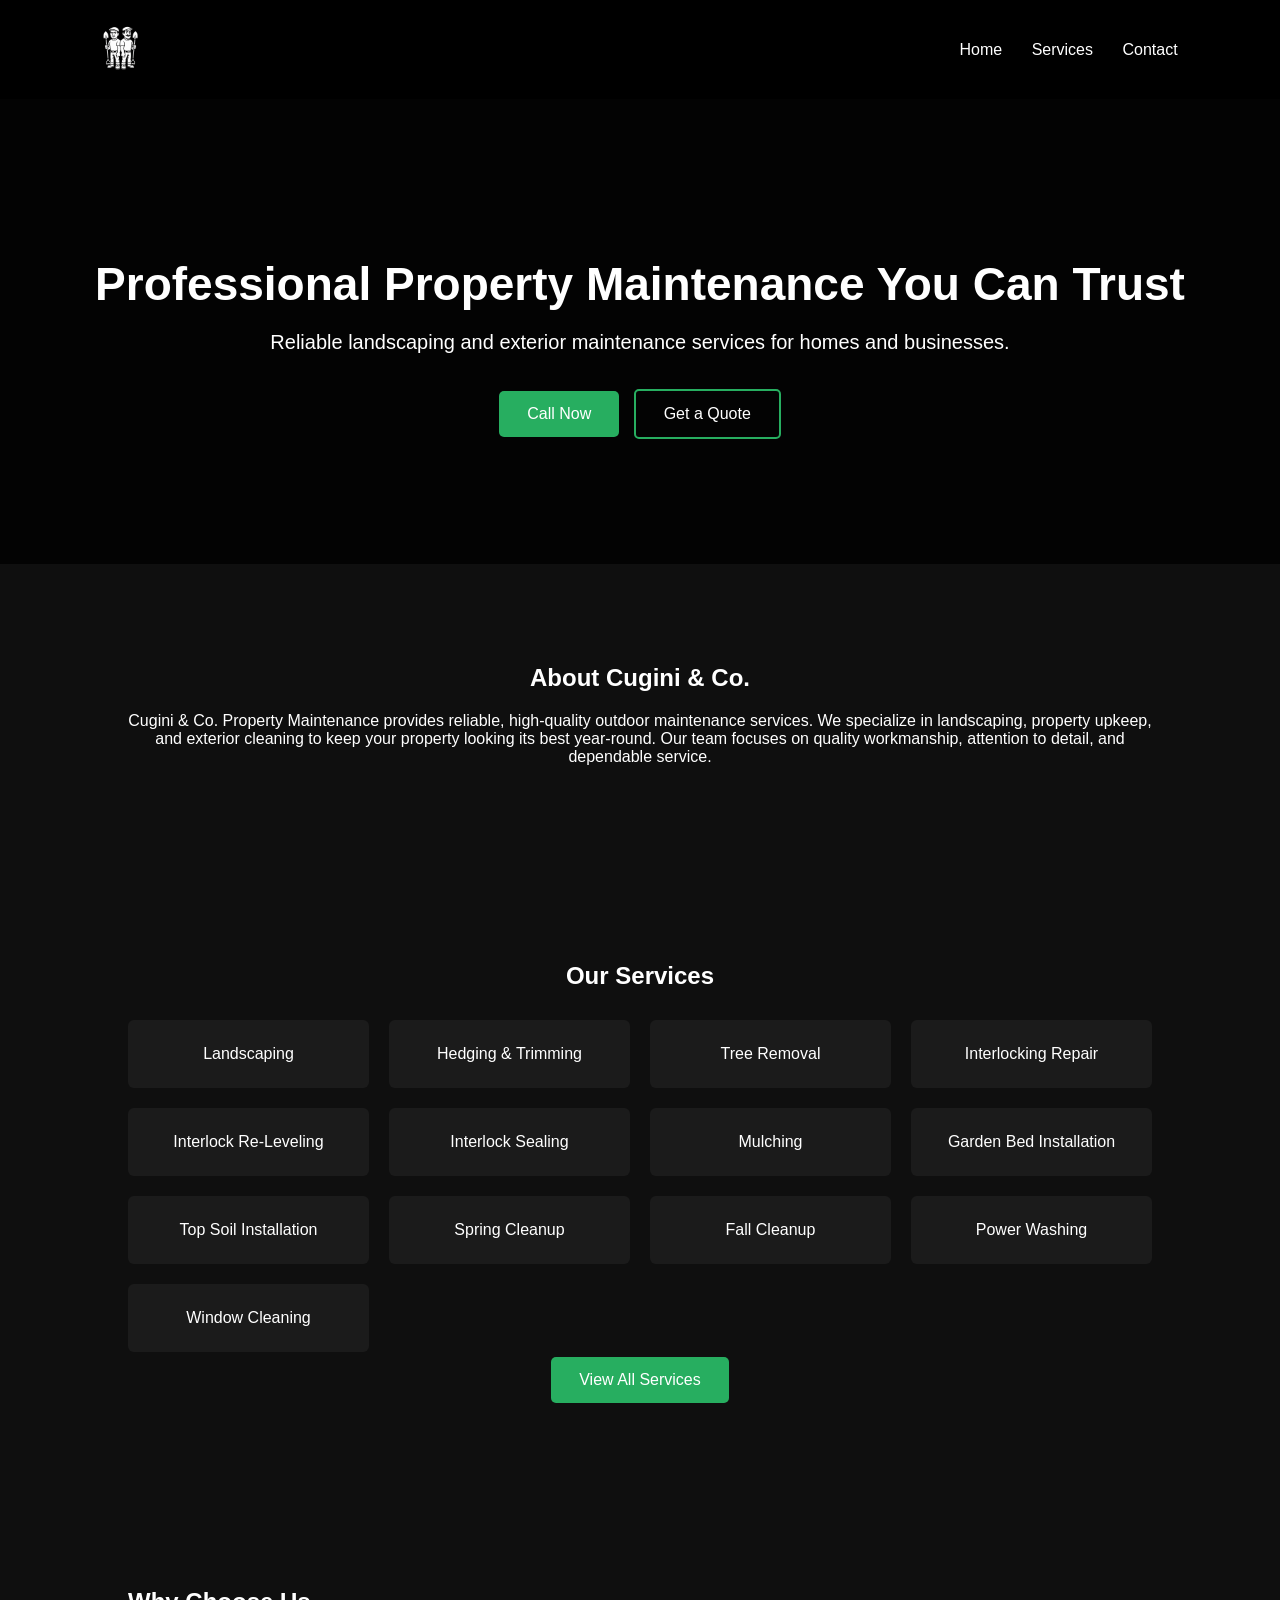
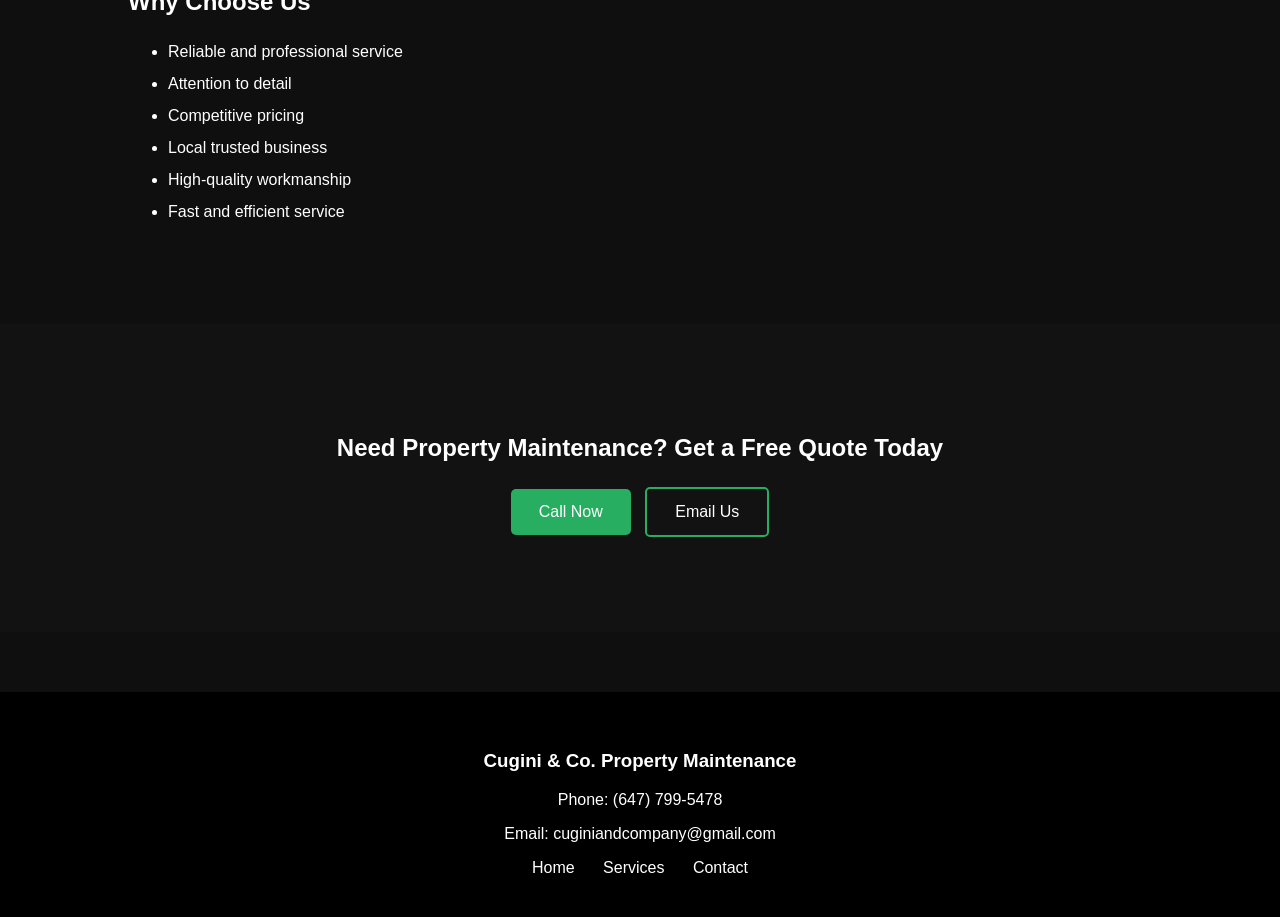
==== index.html @ 66ce20f2 "Add files via upload" ====
<!DOCTYPE html>
<html lang="en">
<head>
  <meta charset="UTF-8">
  <meta name="viewport" content="width=device-width, initial-scale=1.0">

  <title>Professional Property Maintenance | Cugini & Co.</title>
  <meta name="description" content="Professional property maintenance services including landscaping, tree removal, interlock repair, power washing, window cleaning, and seasonal cleanup.">

  <link rel="stylesheet" href="assets/styles.css">
</head>

<body>
  <header>
    <div class="logo">
      <img src="assets/logo.jpg" alt="Cugini & Co Property Maintenance">
    </div>

    <nav>
      <a href="./">Home</a>
      <a href="services/">Services</a>
      <a href="contact/">Contact</a>
    </nav>
  </header>

  <section class="hero">
    <h1>Professional Property Maintenance You Can Trust</h1>

    <p>Reliable landscaping and exterior maintenance services for homes and businesses.</p>

    <div class="buttons">
      <a class="btn" href="tel:16477995478">Call Now</a>
      <a class="btn outline" href="contact/">Get a Quote</a>
    </div>
  </section>

  <section class="about">
    <h2>About Cugini & Co.</h2>

    <p>
      Cugini & Co. Property Maintenance provides reliable, high-quality outdoor maintenance services.
      We specialize in landscaping, property upkeep, and exterior cleaning to keep your property looking its best year-round.
      Our team focuses on quality workmanship, attention to detail, and dependable service.
    </p>
  </section>

  <section class="services">
    <h2>Our Services</h2>

    <div class="service-grid">
      <div class="card">Landscaping</div>
      <div class="card">Hedging & Trimming</div>
      <div class="card">Tree Removal</div>
      <div class="card">Interlocking Repair</div>
      <div class="card">Interlock Re-Leveling</div>
      <div class="card">Interlock Sealing</div>
      <div class="card">Mulching</div>
      <div class="card">Garden Bed Installation</div>
      <div class="card">Top Soil Installation</div>
      <div class="card">Spring Cleanup</div>
      <div class="card">Fall Cleanup</div>
      <div class="card">Power Washing</div>
      <div class="card">Window Cleaning</div>
    </div>

    <a class="btn center" href="services/">View All Services</a>
  </section>

  <section class="why">
    <h2>Why Choose Us</h2>

    <ul>
      <li>Reliable and professional service</li>
      <li>Attention to detail</li>
      <li>Competitive pricing</li>
      <li>Local trusted business</li>
      <li>High-quality workmanship</li>
      <li>Fast and efficient service</li>
    </ul>
  </section>

  <section class="cta">
    <h2>Need Property Maintenance? Get a Free Quote Today</h2>

    <div class="buttons">
      <a class="btn" href="tel:16477995478">Call Now</a>
      <a class="btn outline" href="mailto:cuginiandcompany@gmail.com">Email Us</a>
    </div>
  </section>

  <footer>
    <h3>Cugini & Co. Property Maintenance</h3>
    <p>Phone: (647) 799-5478</p>
    <p>Email: cuginiandcompany@gmail.com</p>

    <div class="footer-links">
      <a href="./">Home</a>
      <a href="services/">Services</a>
      <a href="contact/">Contact</a>
    </div>
  </footer>
</body>
</html>
---- assets/styles.css ----
body{
font-family:Arial, Helvetica, sans-serif;
margin:0;
background:#0f0f0f;
color:white;
}

header{
display:flex;
justify-content:space-between;
align-items:center;
padding:20px 8%;
background:black;
}

nav a{
margin-left:25px;
color:white;
text-decoration:none;
font-weight:500;
}

nav a:hover{
color:#27ae60;
}

.logo img{
height:55px;
}

.hero{
text-align:center;
padding:120px 20px;
background:linear-gradient(#000000cc,#000000cc),
url("https://images.unsplash.com/photo-1598908314732-07113901949e");
background-size:cover;
}

.hero h1{
font-size:46px;
margin-bottom:20px;
}

.hero p{
font-size:20px;
margin-bottom:30px;
}

.btn{
background:#27ae60;
color:white;
padding:14px 28px;
text-decoration:none;
border-radius:5px;
margin:5px;
display:inline-block;
}

.btn:hover{
background:#2ecc71;
}

.btn.outline{
background:none;
border:2px solid #27ae60;
}

.about{
padding:80px 10%;
text-align:center;
}

.services{
padding:80px 10%;
text-align:center;
}

.service-grid{
display:grid;
grid-template-columns:repeat(auto-fit,minmax(200px,1fr));
gap:20px;
margin-top:30px;
}

.card{
background:#1b1b1b;
padding:25px;
border-radius:6px;
}

.why{
padding:80px 10%;
}

.why ul{
line-height:2;
}

.cta{
padding:90px 10%;
text-align:center;
background:#121212;
}

.page-title{
padding:80px 10%;
text-align:center;
}

.service-list{
padding:40px 12%;
line-height:1.8;
}

.contact-info{
padding:60px 10%;
text-align:center;
}

footer{
background:black;
text-align:center;
padding:40px 20px;
margin-top:60px;
}

.footer-links a{
margin:0 12px;
color:white;
text-decoration:none;
}
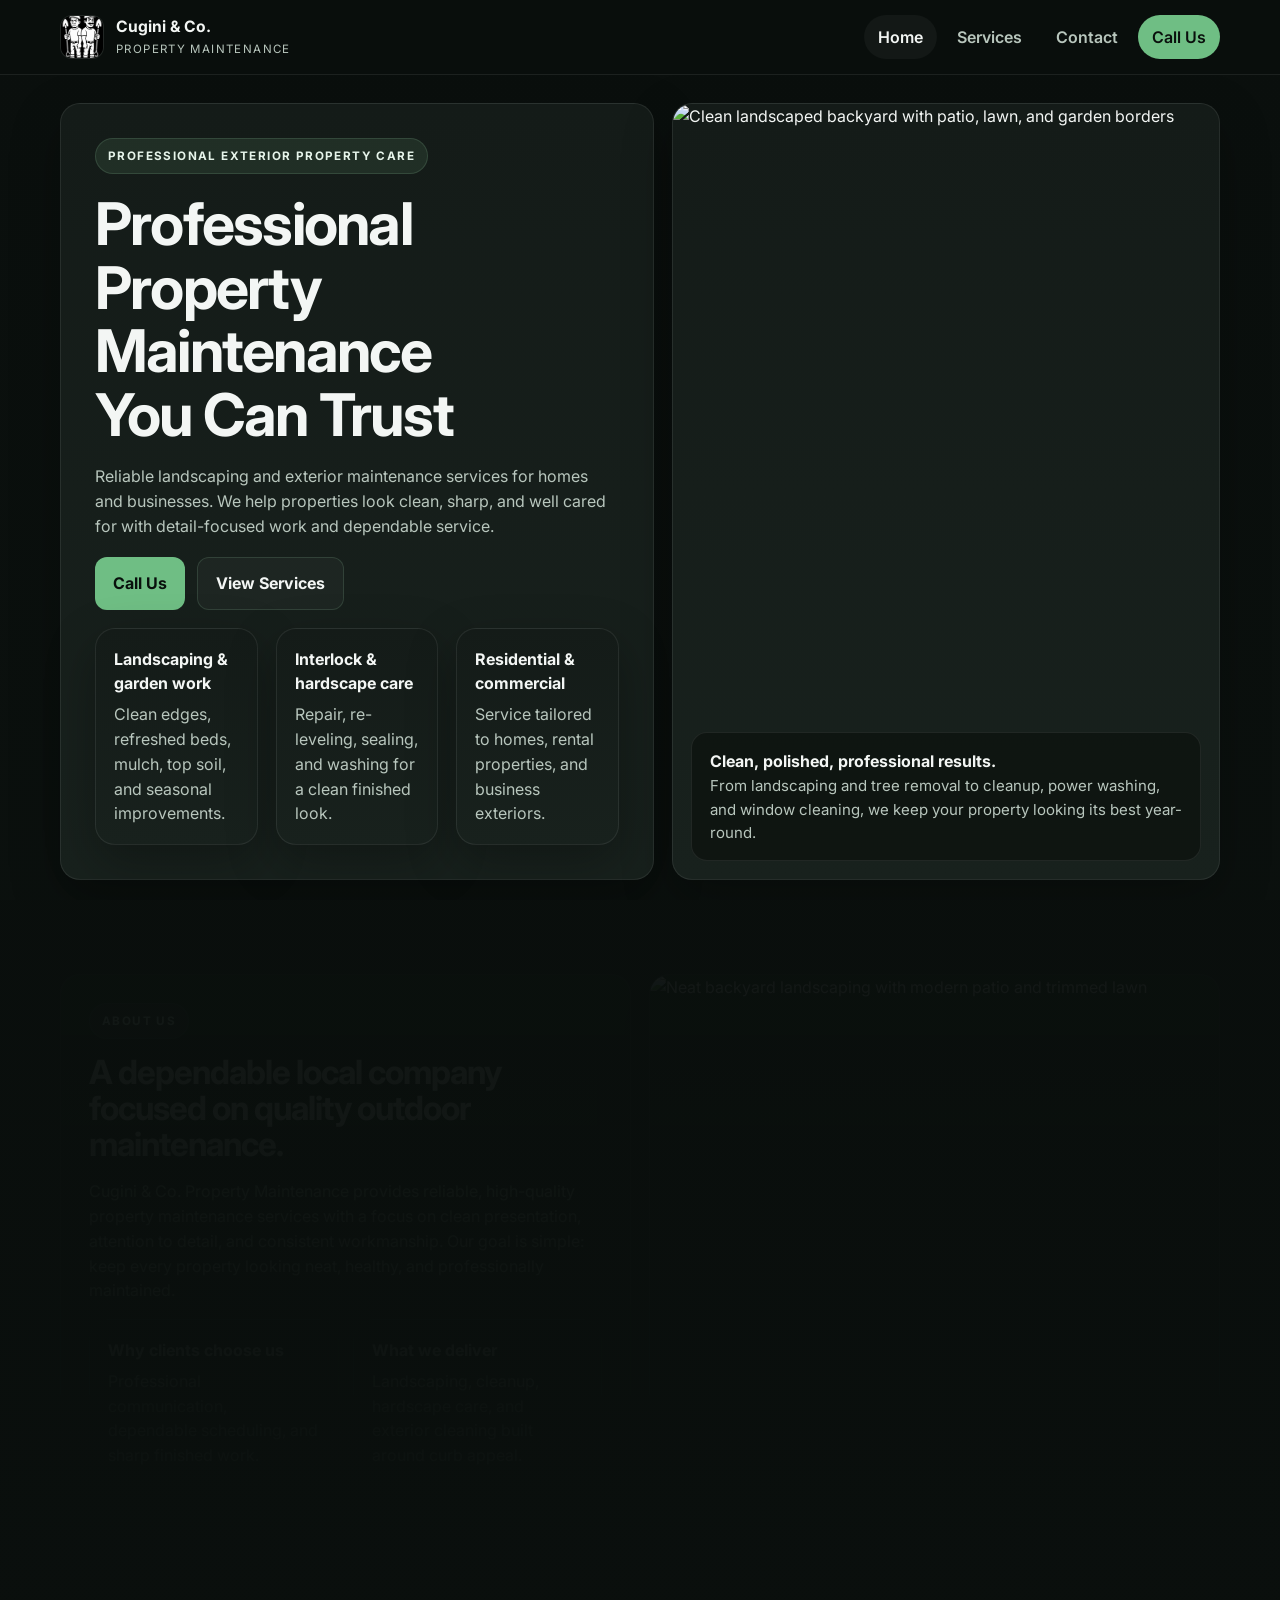
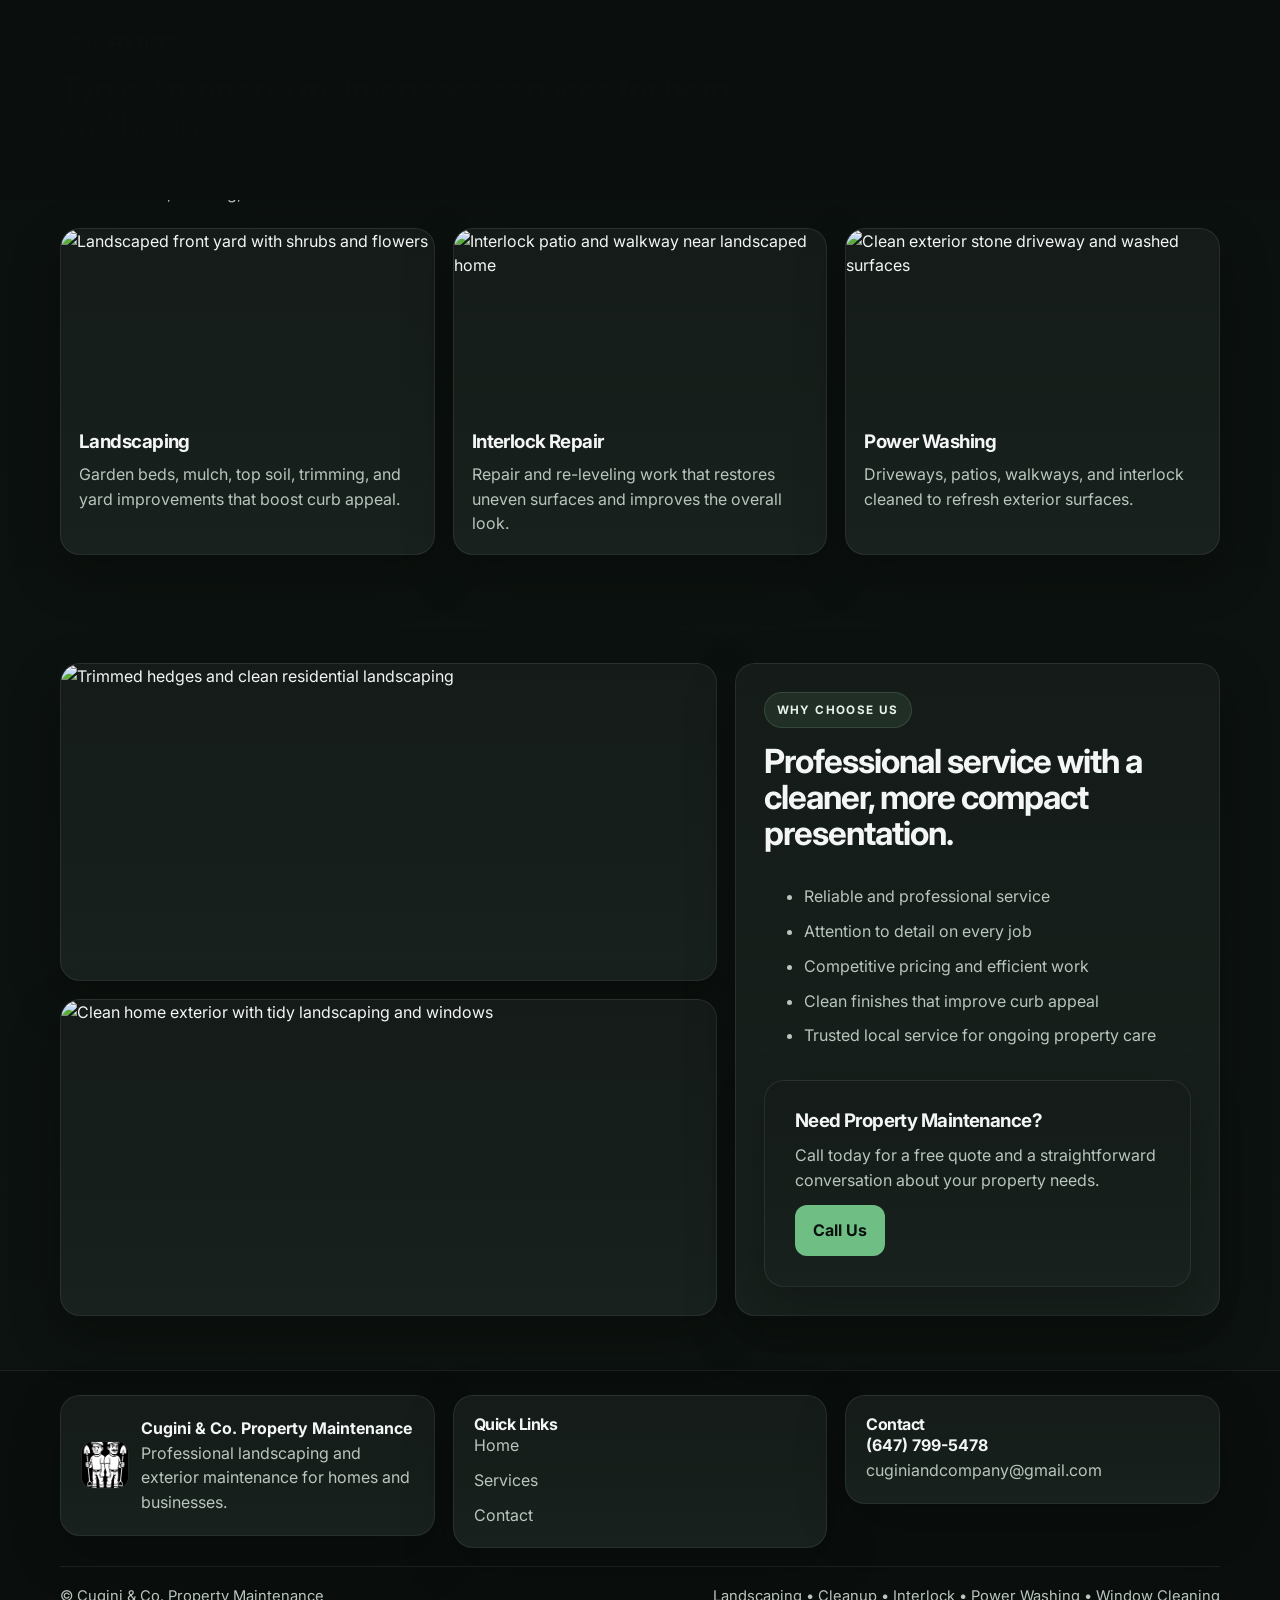
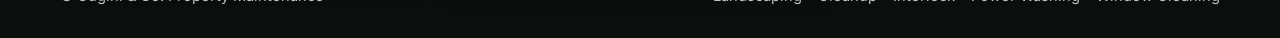
==== commit f64d1049: "Add files via upload" ====
--- a/index.html
+++ b/index.html
@@ -3,101 +3,151 @@
 <head>
   <meta charset="UTF-8">
   <meta name="viewport" content="width=device-width, initial-scale=1.0">
-
-  <title>Professional Property Maintenance | Cugini & Co.</title>
-  <meta name="description" content="Professional property maintenance services including landscaping, tree removal, interlock repair, power washing, window cleaning, and seasonal cleanup.">
-
+  <title>Cugini &amp; Co - Home</title>
+  <meta name="description" content="Cugini &amp; Co. Property Maintenance provides professional landscaping, tree removal, interlock repair, power washing, window cleaning, and seasonal property maintenance services.">
+  <meta name="keywords" content="Property Maintenance, Landscaping Services, Tree Removal, Interlock Repair, Power Washing, Spring Cleanup, Fall Cleanup, Window Cleaning, Residential Property Maintenance, Professional Landscaping Services">
+  <link rel="preconnect" href="https://fonts.googleapis.com">
+  <link rel="preconnect" href="https://fonts.gstatic.com" crossorigin>
+  <link href="https://fonts.googleapis.com/css2?family=Inter:wght@400;500;600;700;800&display=swap" rel="stylesheet">
   <link rel="stylesheet" href="assets/styles.css">
 </head>
-
 <body>
-  <header>
-    <div class="logo">
-      <img src="assets/logo.jpg" alt="Cugini & Co Property Maintenance">
+  <div class="page-transition" aria-hidden="true"></div>
+  <header class="site-header">
+    <div class="container nav-wrap">
+      <a class="brand" href="./">
+        <span class="brand-mark"><img src="assets/logo.jpg" alt="Cugini &amp; Co. logo"></span>
+        <span class="brand-text"><strong>Cugini &amp; Co.</strong><span>Property Maintenance</span></span>
+      </a>
+      <button class="nav-toggle" aria-label="Open navigation"><span></span></button>
+      <nav class="nav-links">
+        <a class="active" href="./">Home</a>
+        <a href="services/">Services</a>
+        <a href="contact/">Contact</a>
+        <a class="nav-cta" href="tel:16477995478">Call Us</a>
+      </nav>
     </div>
-
-    <nav>
-      <a href="./">Home</a>
-      <a href="services/">Services</a>
-      <a href="contact/">Contact</a>
-    </nav>
   </header>
 
-  <section class="hero">
-    <h1>Professional Property Maintenance You Can Trust</h1>
+  <main>
+    <section class="hero">
+      <div class="container hero-grid">
+        <div class="hero-copy panel reveal">
+          <span class="eyebrow">Professional exterior property care</span>
+          <h1 class="hero-title">Professional Property Maintenance You Can Trust</h1>
+          <p class="lead">Reliable landscaping and exterior maintenance services for homes and businesses. We help properties look clean, sharp, and well cared for with detail-focused work and dependable service.</p>
+          <div class="btn-row">
+            <a class="btn btn-primary" href="tel:16477995478">Call Us</a>
+            <a class="btn btn-secondary" href="services/">View Services</a>
+          </div>
+          <div class="stats-grid">
+            <div class="stat-card card"><strong>Landscaping &amp; garden work</strong><p>Clean edges, refreshed beds, mulch, top soil, and seasonal improvements.</p></div>
+            <div class="stat-card card"><strong>Interlock &amp; hardscape care</strong><p>Repair, re-leveling, sealing, and washing for a clean finished look.</p></div>
+            <div class="stat-card card"><strong>Residential &amp; commercial</strong><p>Service tailored to homes, rental properties, and business exteriors.</p></div>
+          </div>
+        </div>
 
-    <p>Reliable landscaping and exterior maintenance services for homes and businesses.</p>
+        <div class="hero-image panel reveal">
+          <img src="https://images.unsplash.com/photo-1716666487386-f1717aa56bdc?q=80&w=687&auto=format&fit=crop&ixlib=rb-4.1.0&ixid=M3wxMjA3fDB8MHxwaG90by1wYWdlfHx8fGVufDB8fHx8fA%3D%3D" alt="Clean landscaped backyard with patio, lawn, and garden borders">
+          <div class="hero-badge">
+            <strong>Clean, polished, professional results.</strong>
+            <p class="small-note">From landscaping and tree removal to cleanup, power washing, and window cleaning, we keep your property looking its best year-round.</p>
+          </div>
+        </div>
+      </div>
+    </section>
 
-    <div class="buttons">
-      <a class="btn" href="tel:16477995478">Call Now</a>
-      <a class="btn outline" href="contact/">Get a Quote</a>
+    <section>
+      <div class="container split-grid">
+        <div class="story-copy panel reveal">
+          <span class="eyebrow">About us</span>
+          <h2 class="section-title">A dependable local company focused on quality outdoor maintenance.</h2>
+          <p>Cugini &amp; Co. Property Maintenance provides reliable, high-quality property maintenance services with a focus on clean presentation, attention to detail, and consistent workmanship. Our goal is simple: keep every property looking neat, healthy, and professionally maintained.</p>
+          <div class="compact-grid">
+            <div class="mini-card card"><strong>Why clients choose us</strong><p>Professional communication, dependable scheduling, and sharp finished work.</p></div>
+            <div class="mini-card card"><strong>What we deliver</strong><p>Landscaping, cleanup, hardscape care, and exterior cleaning built around curb appeal.</p></div>
+          </div>
+        </div>
+        <div class="story-image panel reveal">
+          <img src="https://images.unsplash.com/photo-1758448756880-01dbaf85597d?q=80&w=1074&auto=format&fit=crop&ixlib=rb-4.1.0&ixid=M3wxMjA3fDB8MHxwaG90by1wYWdlfHx8fGVufDB8fHx8fA%3D%3D" alt="Neat backyard landscaping with modern patio and trimmed lawn">
+        </div>
+      </div>
+    </section>
+
+    <section>
+      <div class="container">
+        <div class="section-head reveal">
+          <span class="eyebrow">Our services</span>
+          <h2 class="section-title">Typical property maintenance services for homes and businesses.</h2>
+          <p>Everything is organized around the services property owners look for most: landscaping, cleanup, interlock work, washing, and exterior maintenance.</p>
+        </div>
+        <div class="services-grid">
+          <article class="service-card reveal">
+            <img src="https://images.unsplash.com/photo-1668120089662-42642838cfef?q=80&w=1170&auto=format&fit=crop&ixlib=rb-4.1.0&ixid=M3wxMjA3fDB8MHxwaG90by1wYWdlfHx8fGVufDB8fHx8fA%3D%3D" alt="Landscaped front yard with shrubs and flowers">
+            <div class="service-content"><h3>Landscaping</h3><p>Garden beds, mulch, top soil, trimming, and yard improvements that boost curb appeal.</p></div>
+          </article>
+          <article class="service-card reveal">
+            <img src="https://images.unsplash.com/photo-1741998679569-e29624de3f7b?q=80&w=1170&auto=format&fit=crop&ixlib=rb-4.1.0&ixid=M3wxMjA3fDB8MHxwaG90by1wYWdlfHx8fGVufDB8fHx8fA%3D%3D" alt="Interlock patio and walkway near landscaped home">
+            <div class="service-content"><h3>Interlock Repair</h3><p>Repair and re-leveling work that restores uneven surfaces and improves the overall look.</p></div>
+          </article>
+          <article class="service-card reveal">
+            <img src="https://plus.unsplash.com/premium_photo-1682377521705-bfaed7549ab4?q=80&w=1170&auto=format&fit=crop&ixlib=rb-4.1.0&ixid=M3wxMjA3fDB8MHxwaG90by1wYWdlfHx8fGVufDB8fHx8fA%3D%3D" alt="Clean exterior stone driveway and washed surfaces">
+            <div class="service-content"><h3>Power Washing</h3><p>Driveways, patios, walkways, and interlock cleaned to refresh exterior surfaces.</p></div>
+          </article>
+        </div>
+      </div>
+    </section>
+
+    <section>
+      <div class="container gallery-grid">
+        <div class="gallery-stack">
+          <div class="image-card panel reveal"><img src="https://images.unsplash.com/photo-1464820820824-6c2c3f3ba59d?q=80&w=1170&auto=format&fit=crop&ixlib=rb-4.1.0&ixid=M3wxMjA3fDB8MHxwaG90by1wYWdlfHx8fGVufDB8fHx8fA%3D%3D" alt="Trimmed hedges and clean residential landscaping"></div>
+          <div class="image-card panel reveal"><img src="https://images.unsplash.com/photo-1630257334364-d1dfe34cc166?q=80&w=1170&auto=format&fit=crop&ixlib=rb-4.1.0&ixid=M3wxMjA3fDB8MHxwaG90by1wYWdlfHx8fGVufDB8fHx8fA%3D%3D" alt="Clean home exterior with tidy landscaping and windows"></div>
+        </div>
+        <div class="story-copy panel reveal">
+          <span class="eyebrow">Why choose us</span>
+          <h2 class="section-title">Professional service with a cleaner, more compact presentation.</h2>
+          <ul class="bullets">
+            <li>Reliable and professional service</li>
+            <li>Attention to detail on every job</li>
+            <li>Competitive pricing and efficient work</li>
+            <li>Clean finishes that improve curb appeal</li>
+            <li>Trusted local service for ongoing property care</li>
+          </ul>
+          <div class="quote-band cta-band">
+            <h3>Need Property Maintenance?</h3>
+            <p>Call today for a free quote and a straightforward conversation about your property needs.</p>
+            <div class="btn-row"><a class="btn btn-primary" href="tel:16477995478">Call Us</a></div>
+          </div>
+        </div>
+      </div>
+    </section>
+  </main>
+
+  <footer class="site-footer">
+    <div class="container footer-grid">
+      <div class="footer-box footer-card">
+        <div class="footer-brand">
+          <span class="brand-mark"><img src="assets/logo.jpg" alt="Cugini &amp; Co. logo"></span>
+          <div><strong>Cugini &amp; Co. Property Maintenance</strong><p>Professional landscaping and exterior maintenance for homes and businesses.</p></div>
+        </div>
+      </div>
+      <div class="footer-box footer-card">
+        <h4>Quick Links</h4>
+        <div class="footer-links"><a href="./">Home</a><a href="services/">Services</a><a href="contact/">Contact</a></div>
+      </div>
+      <div class="footer-box footer-card">
+        <h4>Contact</h4>
+        <p class="contact-line"><a href="tel:16477995478">(647) 799-5478</a></p>
+        <p><a href="mailto:cuginiandcompany@gmail.com">cuginiandcompany@gmail.com</a></p>
+      </div>
     </div>
-  </section>
-
-  <section class="about">
-    <h2>About Cugini & Co.</h2>
-
-    <p>
-      Cugini & Co. Property Maintenance provides reliable, high-quality outdoor maintenance services.
-      We specialize in landscaping, property upkeep, and exterior cleaning to keep your property looking its best year-round.
-      Our team focuses on quality workmanship, attention to detail, and dependable service.
-    </p>
-  </section>
-
-  <section class="services">
-    <h2>Our Services</h2>
-
-    <div class="service-grid">
-      <div class="card">Landscaping</div>
-      <div class="card">Hedging & Trimming</div>
-      <div class="card">Tree Removal</div>
-      <div class="card">Interlocking Repair</div>
-      <div class="card">Interlock Re-Leveling</div>
-      <div class="card">Interlock Sealing</div>
-      <div class="card">Mulching</div>
-      <div class="card">Garden Bed Installation</div>
-      <div class="card">Top Soil Installation</div>
-      <div class="card">Spring Cleanup</div>
-      <div class="card">Fall Cleanup</div>
-      <div class="card">Power Washing</div>
-      <div class="card">Window Cleaning</div>
-    </div>
-
-    <a class="btn center" href="services/">View All Services</a>
-  </section>
-
-  <section class="why">
-    <h2>Why Choose Us</h2>
-
-    <ul>
-      <li>Reliable and professional service</li>
-      <li>Attention to detail</li>
-      <li>Competitive pricing</li>
-      <li>Local trusted business</li>
-      <li>High-quality workmanship</li>
-      <li>Fast and efficient service</li>
-    </ul>
-  </section>
-
-  <section class="cta">
-    <h2>Need Property Maintenance? Get a Free Quote Today</h2>
-
-    <div class="buttons">
-      <a class="btn" href="tel:16477995478">Call Now</a>
-      <a class="btn outline" href="mailto:cuginiandcompany@gmail.com">Email Us</a>
-    </div>
-  </section>
-
-  <footer>
-    <h3>Cugini & Co. Property Maintenance</h3>
-    <p>Phone: (647) 799-5478</p>
-    <p>Email: cuginiandcompany@gmail.com</p>
-
-    <div class="footer-links">
-      <a href="./">Home</a>
-      <a href="services/">Services</a>
-      <a href="contact/">Contact</a>
+    <div class="container footer-bottom">
+      <span>© Cugini &amp; Co. Property Maintenance</span>
+      <span>Landscaping • Cleanup • Interlock • Power Washing • Window Cleaning</span>
     </div>
   </footer>
+
+  <script src="assets/script.js"></script>
 </body>
-</html>+</html>
--- a/assets/styles.css
+++ b/assets/styles.css
@@ -1,131 +1,175 @@
-body{
-font-family:Arial, Helvetica, sans-serif;
-margin:0;
-background:#0f0f0f;
-color:white;
-}
-
-header{
-display:flex;
-justify-content:space-between;
-align-items:center;
-padding:20px 8%;
-background:black;
-}
-
-nav a{
-margin-left:25px;
-color:white;
-text-decoration:none;
-font-weight:500;
-}
-
-nav a:hover{
-color:#27ae60;
-}
-
-.logo img{
-height:55px;
-}
-
-.hero{
-text-align:center;
-padding:120px 20px;
-background:linear-gradient(#000000cc,#000000cc),
-url("https://images.unsplash.com/photo-1598908314732-07113901949e");
-background-size:cover;
-}
-
-.hero h1{
-font-size:46px;
-margin-bottom:20px;
-}
-
-.hero p{
-font-size:20px;
-margin-bottom:30px;
-}
-
-.btn{
-background:#27ae60;
-color:white;
-padding:14px 28px;
-text-decoration:none;
-border-radius:5px;
-margin:5px;
-display:inline-block;
-}
-
-.btn:hover{
-background:#2ecc71;
-}
-
-.btn.outline{
-background:none;
-border:2px solid #27ae60;
-}
-
-.about{
-padding:80px 10%;
-text-align:center;
-}
-
-.services{
-padding:80px 10%;
-text-align:center;
-}
-
-.service-grid{
-display:grid;
-grid-template-columns:repeat(auto-fit,minmax(200px,1fr));
-gap:20px;
-margin-top:30px;
-}
-
-.card{
-background:#1b1b1b;
-padding:25px;
-border-radius:6px;
-}
-
-.why{
-padding:80px 10%;
-}
-
-.why ul{
-line-height:2;
-}
-
-.cta{
-padding:90px 10%;
-text-align:center;
-background:#121212;
-}
-
-.page-title{
-padding:80px 10%;
-text-align:center;
-}
-
-.service-list{
-padding:40px 12%;
-line-height:1.8;
-}
-
-.contact-info{
-padding:60px 10%;
-text-align:center;
-}
-
-footer{
-background:black;
-text-align:center;
-padding:40px 20px;
-margin-top:60px;
-}
-
-.footer-links a{
-margin:0 12px;
-color:white;
-text-decoration:none;
-}+:root {
+  --bg: #0b0f0d;
+  --bg-2: #121816;
+  --panel: #141b18;
+  --panel-2: #18211d;
+  --line: rgba(255,255,255,0.08);
+  --line-2: rgba(140, 196, 156, 0.18);
+  --text: #f3f6f4;
+  --muted: #b8c6bd;
+  --green: #8fd19e;
+  --green-strong: #6fbe84;
+  --accent: #203228;
+  --shadow: 0 18px 50px rgba(0,0,0,0.28);
+  --radius: 20px;
+  --radius-sm: 14px;
+  --max: 1160px;
+}
+* { box-sizing: border-box; }
+html { scroll-behavior: smooth; }
+body {
+  margin: 0;
+  font-family: Inter, ui-sans-serif, system-ui, -apple-system, BlinkMacSystemFont, "Segoe UI", sans-serif;
+  color: var(--text);
+  background: linear-gradient(180deg, #0a0f0d 0%, #0d1310 100%);
+  line-height: 1.55;
+  overflow-x: hidden;
+}
+a { color: inherit; text-decoration: none; }
+img { max-width: 100%; display: block; }
+p { margin: 0; color: var(--muted); }
+h1,h2,h3,h4 { margin: 0; line-height: 1.08; letter-spacing: -0.03em; }
+.container { width: min(calc(100% - 32px), var(--max)); margin: 0 auto; }
+.page-transition {
+  position: fixed; inset: 0; z-index: 9999; pointer-events: none;
+  background: linear-gradient(180deg, rgba(10,15,13,.96), rgba(10,15,13,1));
+  transform: translateY(100%);
+}
+body.transition-ready .page-transition { transition: transform .42s ease; }
+body.page-enter .page-transition { transform: translateY(0); }
+body.page-enter-active .page-transition { transform: translateY(100%); }
+body.page-leave .page-transition { transform: translateY(0); }
+
+.site-header {
+  position: sticky; top: 0; z-index: 1000;
+  background: rgba(10,15,13,.82);
+  backdrop-filter: blur(14px);
+  border-bottom: 1px solid var(--line);
+}
+.nav-wrap {
+  min-height: 74px; display: flex; align-items: center; justify-content: space-between; gap: 18px;
+}
+.brand { display: flex; align-items: center; gap: 12px; min-width: 0; }
+.brand-mark {
+  width: 44px; height: 44px; border-radius: 12px; overflow: hidden; flex: 0 0 auto;
+  border: 1px solid var(--line); background: #0f1512;
+}
+.brand-mark img { width: 100%; height: 100%; object-fit: cover; }
+.brand-text { display: grid; gap: 1px; }
+.brand-text strong { font-size: .98rem; }
+.brand-text span { font-size: .72rem; color: var(--muted); text-transform: uppercase; letter-spacing: .12em; }
+.nav-links { display: flex; align-items: center; gap: 6px; }
+.nav-links a {
+  padding: 10px 14px; border-radius: 999px; color: var(--muted); font-weight: 600; transition: .22s ease;
+}
+.nav-links a:hover, .nav-links a.active { background: rgba(255,255,255,.04); color: var(--text); }
+.nav-links .nav-cta { background: var(--green-strong); color: #0a100d; }
+.nav-links .nav-cta:hover { background: var(--green); }
+.nav-toggle {
+  display: none; width: 46px; height: 46px; border-radius: 12px; border: 1px solid var(--line);
+  background: rgba(255,255,255,.03); position: relative; cursor: pointer;
+}
+.nav-toggle span, .nav-toggle::before, .nav-toggle::after {
+  content: ""; position: absolute; left: 12px; right: 12px; height: 2px; background: var(--text); border-radius: 999px; transition: .22s ease;
+}
+.nav-toggle span { top: 22px; }
+.nav-toggle::before { top: 15px; }
+.nav-toggle::after { top: 29px; }
+.nav-toggle.open span { opacity: 0; }
+.nav-toggle.open::before { transform: translateY(7px) rotate(45deg); }
+.nav-toggle.open::after { transform: translateY(-7px) rotate(-45deg); }
+
+section { padding: 54px 0; }
+.hero { padding: 28px 0 40px; }
+.hero-grid, .split-grid, .services-grid, .stats-grid, .contact-grid, .footer-grid, .gallery-grid {
+  display: grid; gap: 18px;
+}
+.hero-grid { grid-template-columns: 1.04fr .96fr; align-items: stretch; }
+.split-grid { grid-template-columns: 1fr 1fr; }
+.services-grid { grid-template-columns: repeat(3, minmax(0,1fr)); }
+.stats-grid { grid-template-columns: repeat(3, minmax(0,1fr)); }
+.gallery-grid { grid-template-columns: 1.15fr .85fr; }
+.contact-grid, .footer-grid { grid-template-columns: repeat(3, minmax(0,1fr)); }
+
+.panel, .card, .service-card, .image-card, .cta-band, .footer-card {
+  background: linear-gradient(180deg, var(--panel) 0%, var(--panel-2) 100%);
+  border: 1px solid var(--line); border-radius: var(--radius); box-shadow: var(--shadow);
+}
+.hero-copy { padding: 34px; display: grid; gap: 18px; }
+.hero-image { min-height: 430px; overflow: hidden; position: relative; }
+.hero-image img { width: 100%; height: 100%; object-fit: cover; }
+.hero-badge {
+  position: absolute; left: 18px; right: 18px; bottom: 18px;
+  padding: 16px 18px; border-radius: 16px; background: rgba(14,20,17,.88); border: 1px solid rgba(255,255,255,.08);
+}
+.eyebrow {
+  display: inline-block; width: fit-content; padding: 8px 12px; border-radius: 999px;
+  background: rgba(143,209,158,.10); border: 1px solid var(--line-2);
+  font-size: .73rem; font-weight: 700; color: #e6f4ea; text-transform: uppercase; letter-spacing: .12em;
+}
+.hero-title { font-size: clamp(2.2rem, 4.6vw, 4.1rem); max-width: 10ch; }
+.page-title { font-size: clamp(2rem, 4vw, 3.5rem); }
+.section-title { font-size: clamp(1.6rem, 2.6vw, 2.4rem); }
+.lead { font-size: 1rem; max-width: 58ch; }
+.btn-row { display: flex; flex-wrap: wrap; gap: 12px; }
+.btn {
+  display: inline-flex; align-items: center; justify-content: center; gap: 8px;
+  padding: 13px 18px; border-radius: 12px; font-weight: 700; transition: .22s ease;
+}
+.btn-primary { background: var(--green-strong); color: #08100c; }
+.btn-primary:hover { background: var(--green); transform: translateY(-1px); }
+.btn-secondary { border: 1px solid var(--line-2); color: var(--text); background: rgba(255,255,255,.03); }
+.btn-secondary:hover { background: rgba(255,255,255,.06); }
+
+.stat-card, .info-card, .mini-card { padding: 18px; }
+.stat-card strong, .mini-card strong, .info-card h3 { display: block; margin-bottom: 6px; font-size: 1rem; }
+.story-copy { padding: 28px; display: grid; gap: 16px; }
+.story-image, .image-card { overflow: hidden; min-height: 300px; }
+.story-image img, .image-card img { width: 100%; height: 100%; object-fit: cover; }
+.section-head { display: grid; gap: 12px; max-width: 740px; margin-bottom: 22px; }
+.service-card { overflow: hidden; }
+.service-card img { width: 100%; height: 185px; object-fit: cover; }
+.service-content { padding: 18px; display: grid; gap: 10px; }
+.service-list { display: grid; gap: 14px; }
+.service-item { padding: 22px; }
+.service-item h3 { margin-bottom: 8px; font-size: 1.2rem; }
+.bullets { display: grid; gap: 10px; }
+.bullets li { color: var(--muted); }
+.compact-grid { display: grid; gap: 14px; grid-template-columns: repeat(2, minmax(0,1fr)); }
+.quote-band { padding: 30px; display: grid; gap: 12px; }
+.footer-grid { align-items: start; }
+.site-footer { padding: 24px 0 30px; border-top: 1px solid var(--line); background: #0a0f0d; }
+.footer-box { padding: 20px; }
+.footer-brand { display: flex; gap: 12px; align-items: center; }
+.footer-brand .brand-mark { width: 48px; height: 48px; }
+.footer-links { display: grid; gap: 10px; }
+.footer-links a { color: var(--muted); }
+.footer-links a:hover { color: var(--text); }
+.footer-bottom { display: flex; justify-content: space-between; gap: 12px; margin-top: 18px; padding-top: 18px; border-top: 1px solid var(--line); color: var(--muted); font-size: .92rem; }
+.reveal { opacity: 0; transform: translateY(18px); transition: opacity .6s ease, transform .6s ease; }
+.reveal.in-view { opacity: 1; transform: none; }
+.small-note { font-size: .94rem; }
+.contact-box { padding: 24px; display: grid; gap: 14px; }
+.contact-line { color: var(--text); font-weight: 700; }
+.gallery-stack { display: grid; gap: 18px; }
+.hero-copy.panel, .story-copy.panel, .service-item.card, .stat-card.card, .info-card.card, .quote-band.cta-band, .contact-box.card, .footer-box.footer-card { box-shadow: var(--shadow); }
+
+@media (max-width: 980px) {
+  .hero-grid, .split-grid, .gallery-grid, .contact-grid, .footer-grid, .services-grid, .stats-grid, .compact-grid { grid-template-columns: 1fr; }
+  .hero-image { min-height: 320px; }
+  .service-card img { height: 200px; }
+  .nav-toggle { display: block; }
+  .nav-links {
+    position: absolute; top: calc(100% + 10px); left: 16px; right: 16px; display: none; flex-direction: column; align-items: stretch;
+    padding: 12px; border: 1px solid var(--line); background: rgba(10,15,13,.98); border-radius: 16px; box-shadow: var(--shadow);
+  }
+  .nav-links.show { display: flex; }
+  .nav-links a { padding: 12px 14px; }
+}
+@media (max-width: 720px) {
+  section { padding: 42px 0; }
+  .hero-copy, .story-copy, .quote-band, .contact-box { padding: 22px; }
+  .hero-title { max-width: none; }
+  .footer-bottom { flex-direction: column; }
+  .container { width: min(calc(100% - 24px), var(--max)); }
+}
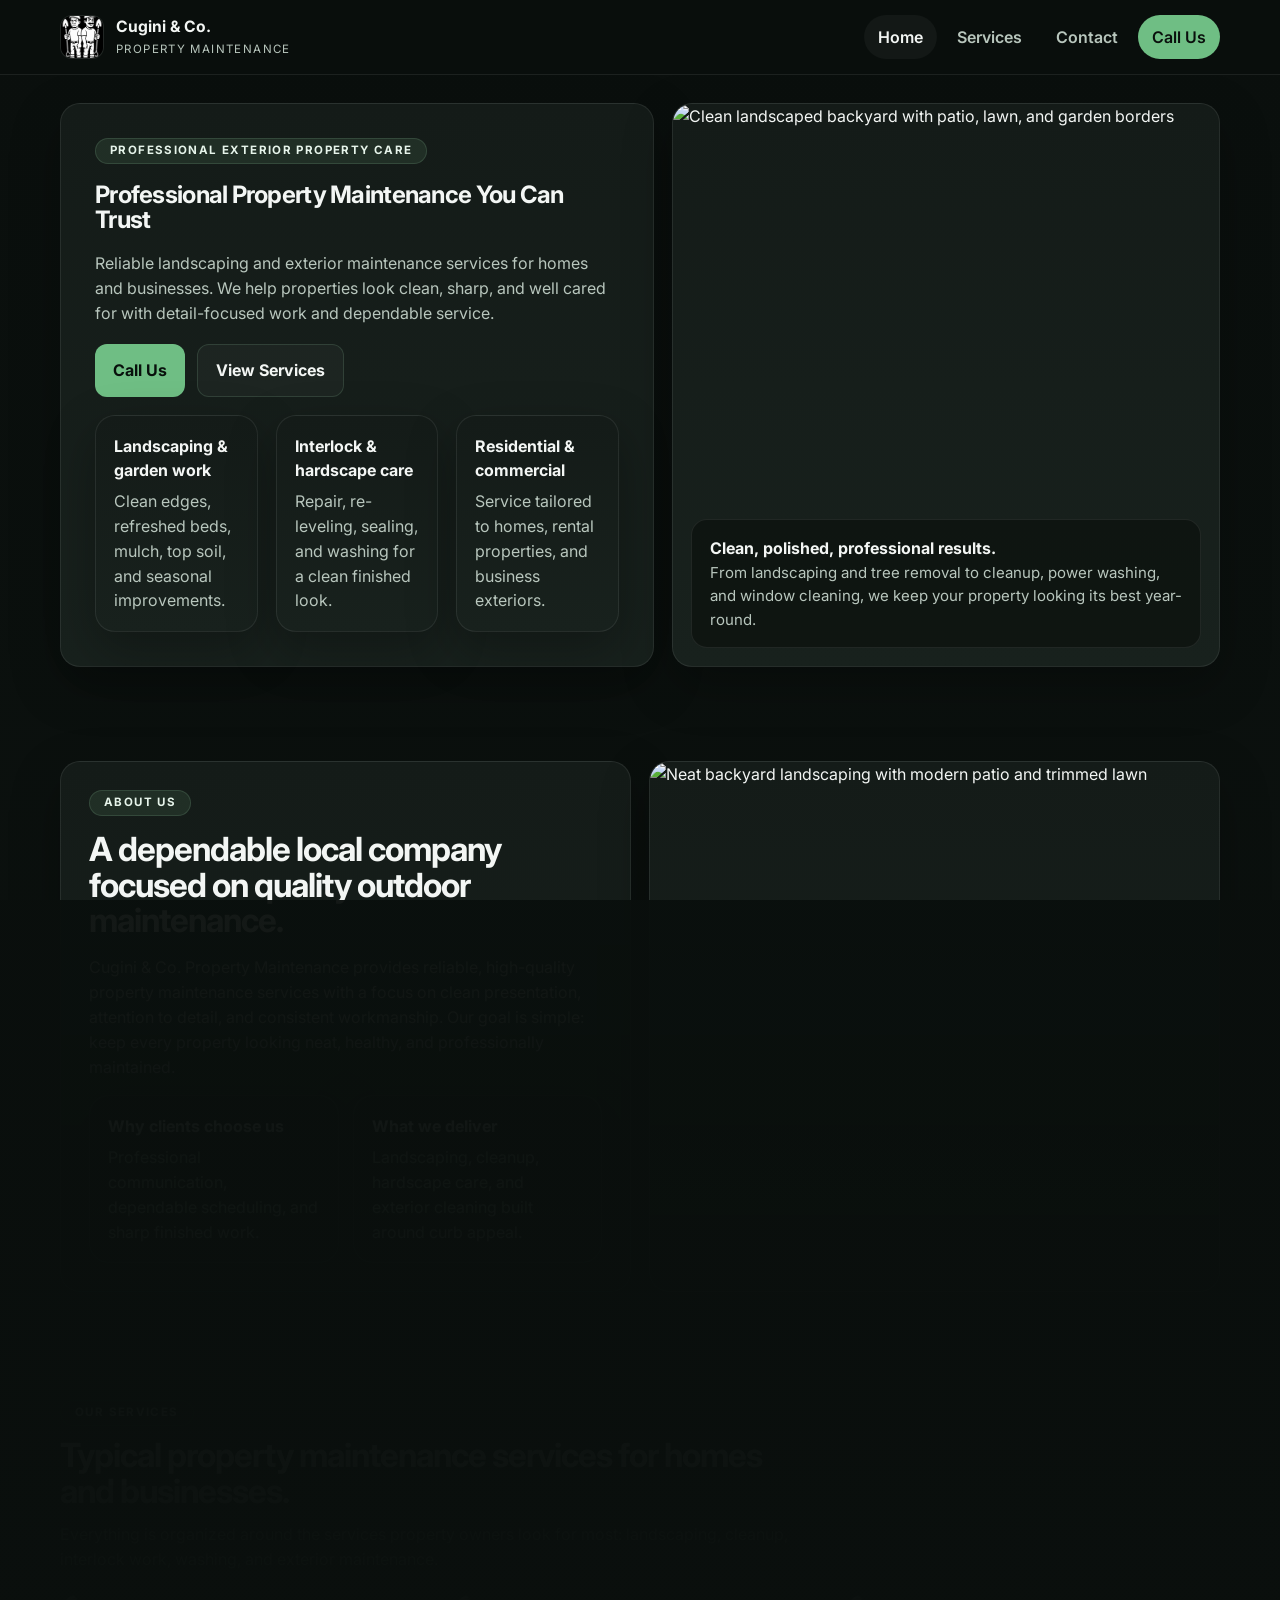
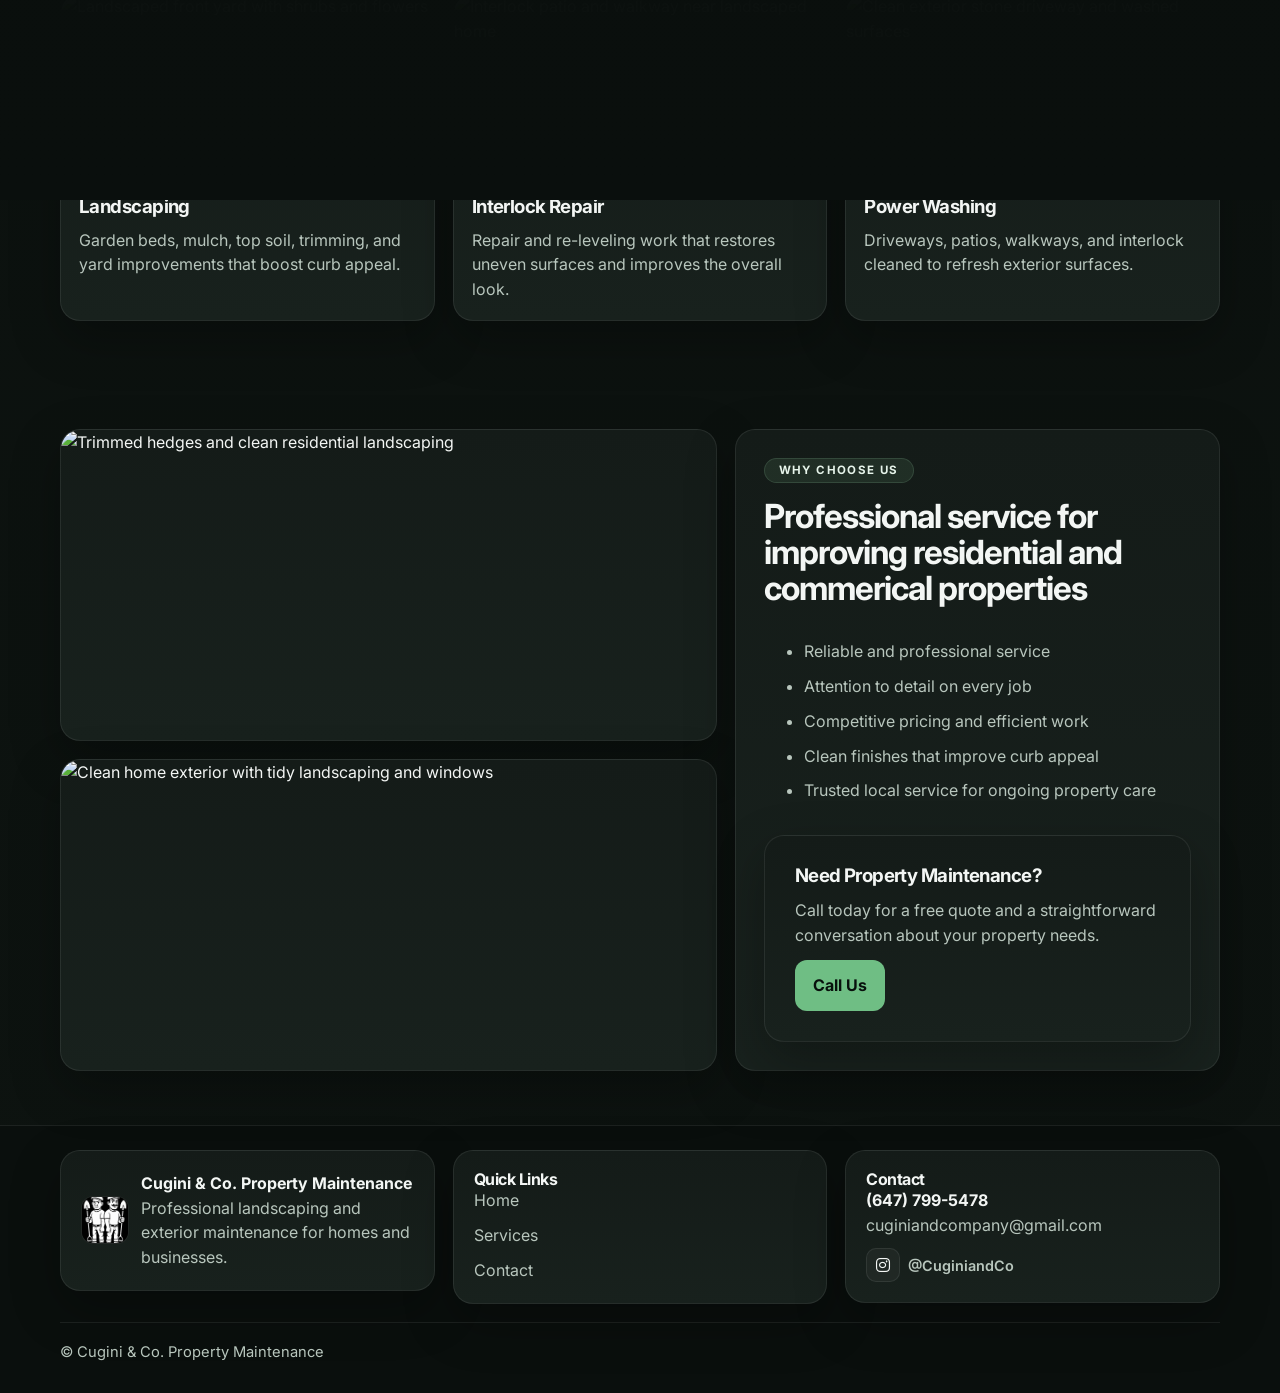
==== commit 71a2f818: "Add files via upload" ====
--- a/index.html
+++ b/index.html
@@ -10,6 +10,20 @@
   <link rel="preconnect" href="https://fonts.gstatic.com" crossorigin>
   <link href="https://fonts.googleapis.com/css2?family=Inter:wght@400;500;600;700;800&display=swap" rel="stylesheet">
   <link rel="stylesheet" href="assets/styles.css">
+  <link rel="icon" type="image/x-icon" href="assets/favicon.ico">
+  <meta property="og:title" content="Cugini & Co Property Maintenance">
+  <meta property="og:description" content="Professional property maintenance services including landscaping, tree removal, interlock repair, power washing and seasonal cleanups.">
+  <meta property="og:image" content="https://cuginiandco.com/assets/banner.jpg">
+  <meta property="og:url" content="https://cuginiandco.com">
+  <meta property="og:type" content="website">
+  <meta property="og:site_name" content="Cugini & Co Property Maintenance">
+
+  <meta name="twitter:card" content="summary_large_image">
+  <meta name="twitter:title" content="Cugini & Co Property Maintenance">
+  <meta name="twitter:description" content="Professional property maintenance services including landscaping, tree removal, interlock repair, power washing and seasonal cleanups.">
+  <meta name="twitter:image" content="https://cuginiandco.com/assets/banner.jpg">
+  <link rel="canonical" href="https://cuginiandco.com">
+  <link rel="stylesheet" href="https://cdnjs.cloudflare.com/ajax/libs/font-awesome/6.5.0/css/all.min.css">
 </head>
 <body>
   <div class="page-transition" aria-hidden="true"></div>
@@ -106,7 +120,7 @@
         </div>
         <div class="story-copy panel reveal">
           <span class="eyebrow">Why choose us</span>
-          <h2 class="section-title">Professional service with a cleaner, more compact presentation.</h2>
+          <h2 class="section-title">Professional service for improving residential and commerical properties</h2>
           <ul class="bullets">
             <li>Reliable and professional service</li>
             <li>Attention to detail on every job</li>
@@ -124,29 +138,58 @@
     </section>
   </main>
 
-  <footer class="site-footer">
-    <div class="container footer-grid">
-      <div class="footer-box footer-card">
-        <div class="footer-brand">
-          <span class="brand-mark"><img src="assets/logo.jpg" alt="Cugini &amp; Co. logo"></span>
-          <div><strong>Cugini &amp; Co. Property Maintenance</strong><p>Professional landscaping and exterior maintenance for homes and businesses.</p></div>
+<footer class="site-footer">
+  <div class="container footer-grid">
+
+    <div class="footer-box footer-card">
+      <div class="footer-brand">
+        <span class="brand-mark">
+          <img src="assets/logo.jpg" alt="Cugini &amp; Co. logo">
+        </span>
+        <div>
+          <strong>Cugini &amp; Co. Property Maintenance</strong>
+          <p>Professional landscaping and exterior maintenance for homes and businesses.</p>
         </div>
       </div>
-      <div class="footer-box footer-card">
-        <h4>Quick Links</h4>
-        <div class="footer-links"><a href="./">Home</a><a href="services/">Services</a><a href="contact/">Contact</a></div>
-      </div>
-      <div class="footer-box footer-card">
-        <h4>Contact</h4>
-        <p class="contact-line"><a href="tel:16477995478">(647) 799-5478</a></p>
-        <p><a href="mailto:cuginiandcompany@gmail.com">cuginiandcompany@gmail.com</a></p>
+    </div>
+
+    <div class="footer-box footer-card">
+      <h4>Quick Links</h4>
+      <div class="footer-links">
+        <a href="./">Home</a>
+        <a href="services/">Services</a>
+        <a href="contact/">Contact</a>
       </div>
     </div>
-    <div class="container footer-bottom">
-      <span>© Cugini &amp; Co. Property Maintenance</span>
-      <span>Landscaping • Cleanup • Interlock • Power Washing • Window Cleaning</span>
+
+    <div class="footer-box footer-card">
+      <h4>Contact</h4>
+
+      <p class="contact-line">
+        <a href="tel:16477995478">(647) 799-5478</a>
+      </p>
+
+      <p>
+        <a href="mailto:cuginiandcompany@gmail.com">cuginiandcompany@gmail.com</a>
+      </p>
+
+      <div class="footer-social">
+        <a href="https://instagram.com/cuginiandco" target="_blank" class="instagram-link">
+          <span class="social-icon">
+            <i class="fab fa-instagram"></i>
+          </span>
+          <span class="social-handle">@CuginiandCo</span>
+        </a>
+      </div>
+
     </div>
-  </footer>
+
+  </div>
+
+  <div class="container footer-bottom">
+    <span>© Cugini &amp; Co. Property Maintenance</span>
+  </div>
+</footer>
 
   <script src="assets/script.js"></script>
 </body>
--- a/assets/styles.css
+++ b/assets/styles.css
@@ -103,9 +103,21 @@
   padding: 16px 18px; border-radius: 16px; background: rgba(14,20,17,.88); border: 1px solid rgba(255,255,255,.08);
 }
 .eyebrow {
-  display: inline-block; width: fit-content; padding: 8px 12px; border-radius: 999px;
-  background: rgba(143,209,158,.10); border: 1px solid var(--line-2);
-  font-size: .73rem; font-weight: 700; color: #e6f4ea; text-transform: uppercase; letter-spacing: .12em;
+  display: inline-flex;
+  align-items: center;
+  width: auto;
+  max-width: max-content;
+  padding: 6px 14px;
+  border-radius: 999px;
+  background: rgba(143,209,158,.10);
+  border: 1px solid var(--line-2);
+  font-size: .72rem;
+  font-weight: 700;
+  color: #e6f4ea;
+  text-transform: uppercase;
+  letter-spacing: .12em;
+  line-height: 1;
+}
 }
 .hero-title { font-size: clamp(2.2rem, 4.6vw, 4.1rem); max-width: 10ch; }
 .page-title { font-size: clamp(2rem, 4vw, 3.5rem); }
@@ -173,3 +185,42 @@
   .footer-bottom { flex-direction: column; }
   .container { width: min(calc(100% - 24px), var(--max)); }
 }
+.footer-social{
+  margin-top:10px;
+  display:flex;
+  align-items:center;
+  gap:8px;
+}
+
+.social-icon{
+  display:flex;
+  align-items:center;
+  justify-content:center;
+  width:34px;
+  height:34px;
+  border-radius:10px;
+  border:1px solid var(--line);
+  background:rgba(255,255,255,0.04);
+  font-size:16px;
+}
+
+.social-icon:hover{
+  background:var(--green);
+  color:#0b0f0d;
+}
+
+.social-handle{
+  font-size:0.9rem;
+  color:var(--muted);
+  font-weight:600;
+  line-height:1;
+  position:relative;
+  top:1px;
+}
+.instagram-link{
+  display:flex;
+  align-items:center;
+  gap:8px;
+  text-decoration:none;
+}
+
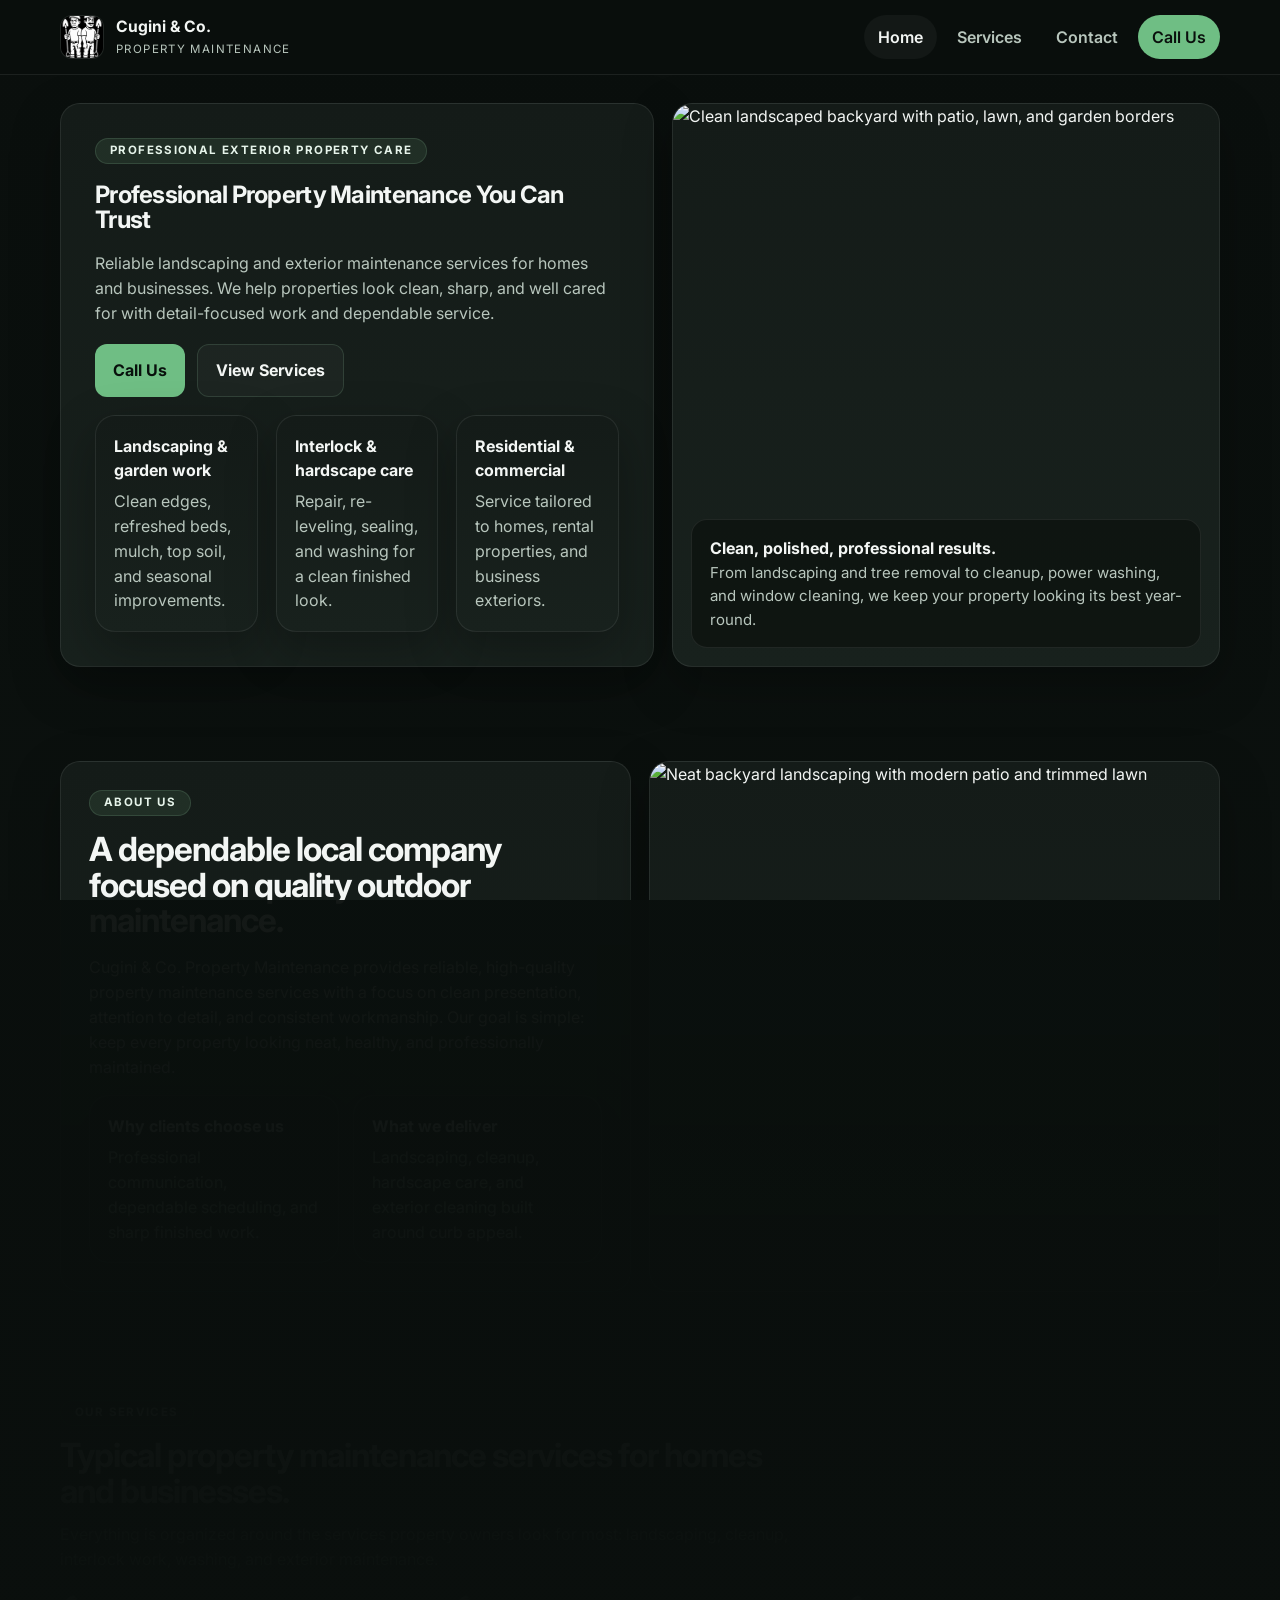
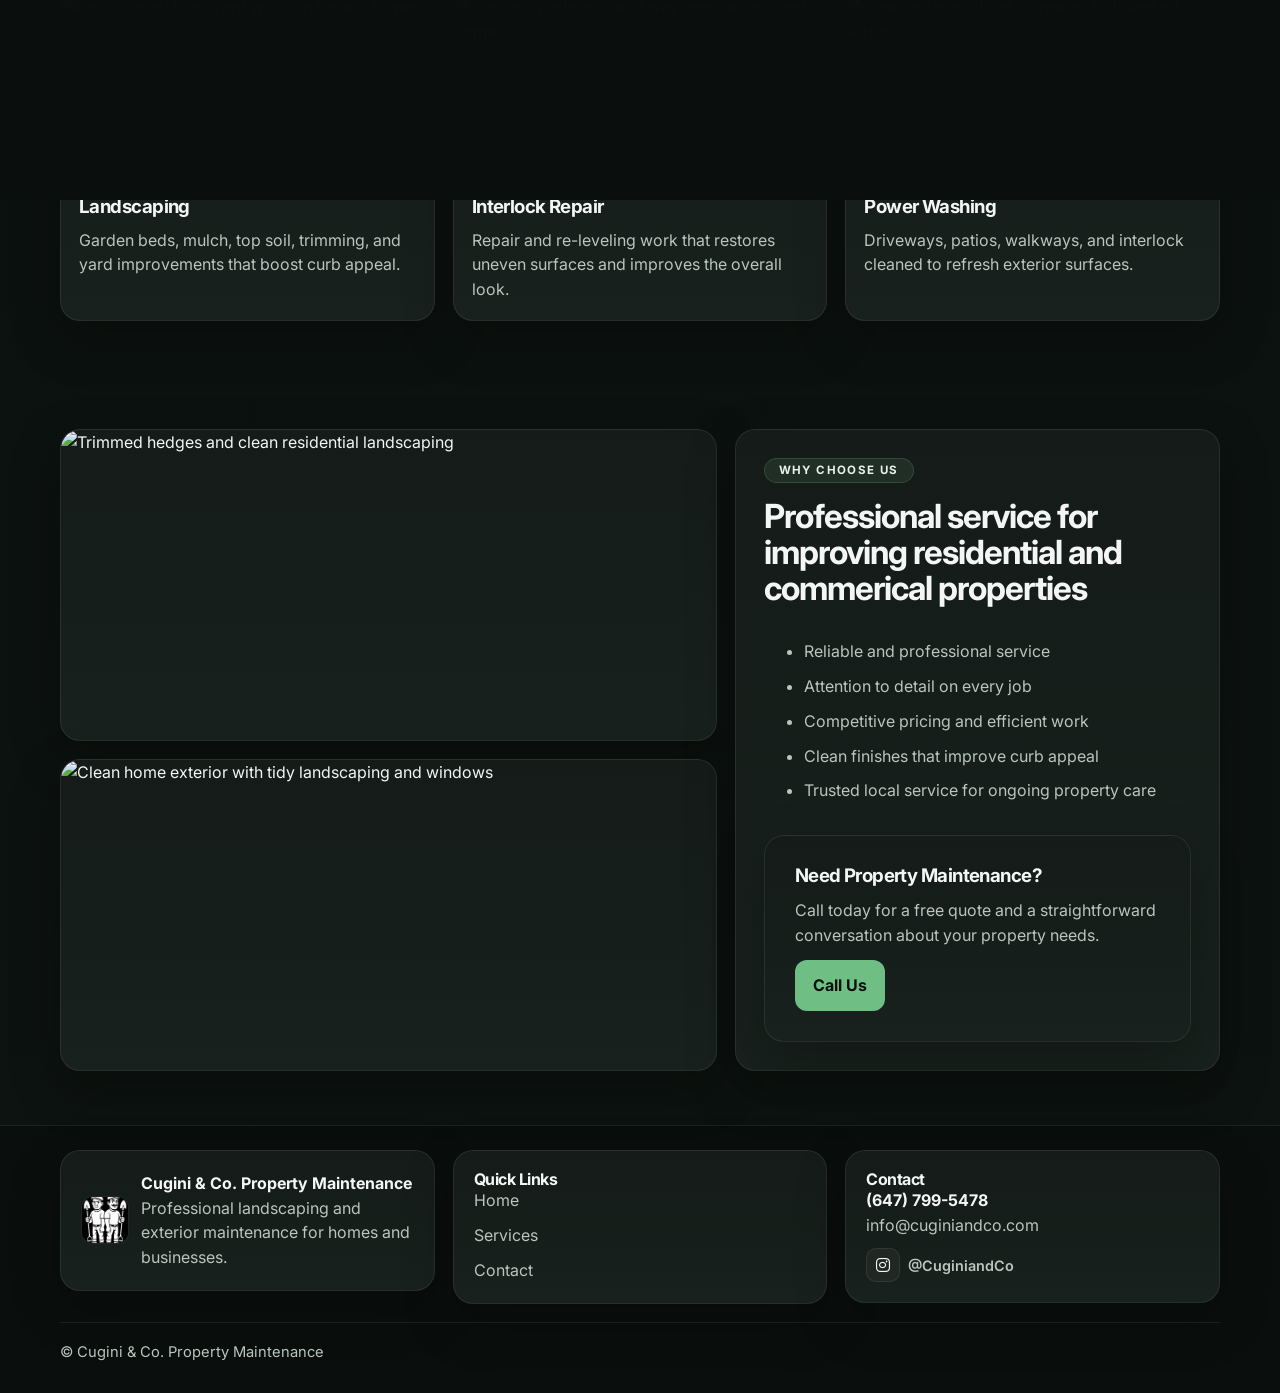
==== commit 25aa88f2: "Update index.html" ====
--- a/index.html
+++ b/index.html
@@ -170,7 +170,7 @@
       </p>
 
       <p>
-        <a href="mailto:cuginiandcompany@gmail.com">cuginiandcompany@gmail.com</a>
+        <a href="mailto:info@cuginiandco.com">info@cuginiandco.com</a>
       </p>
 
       <div class="footer-social">
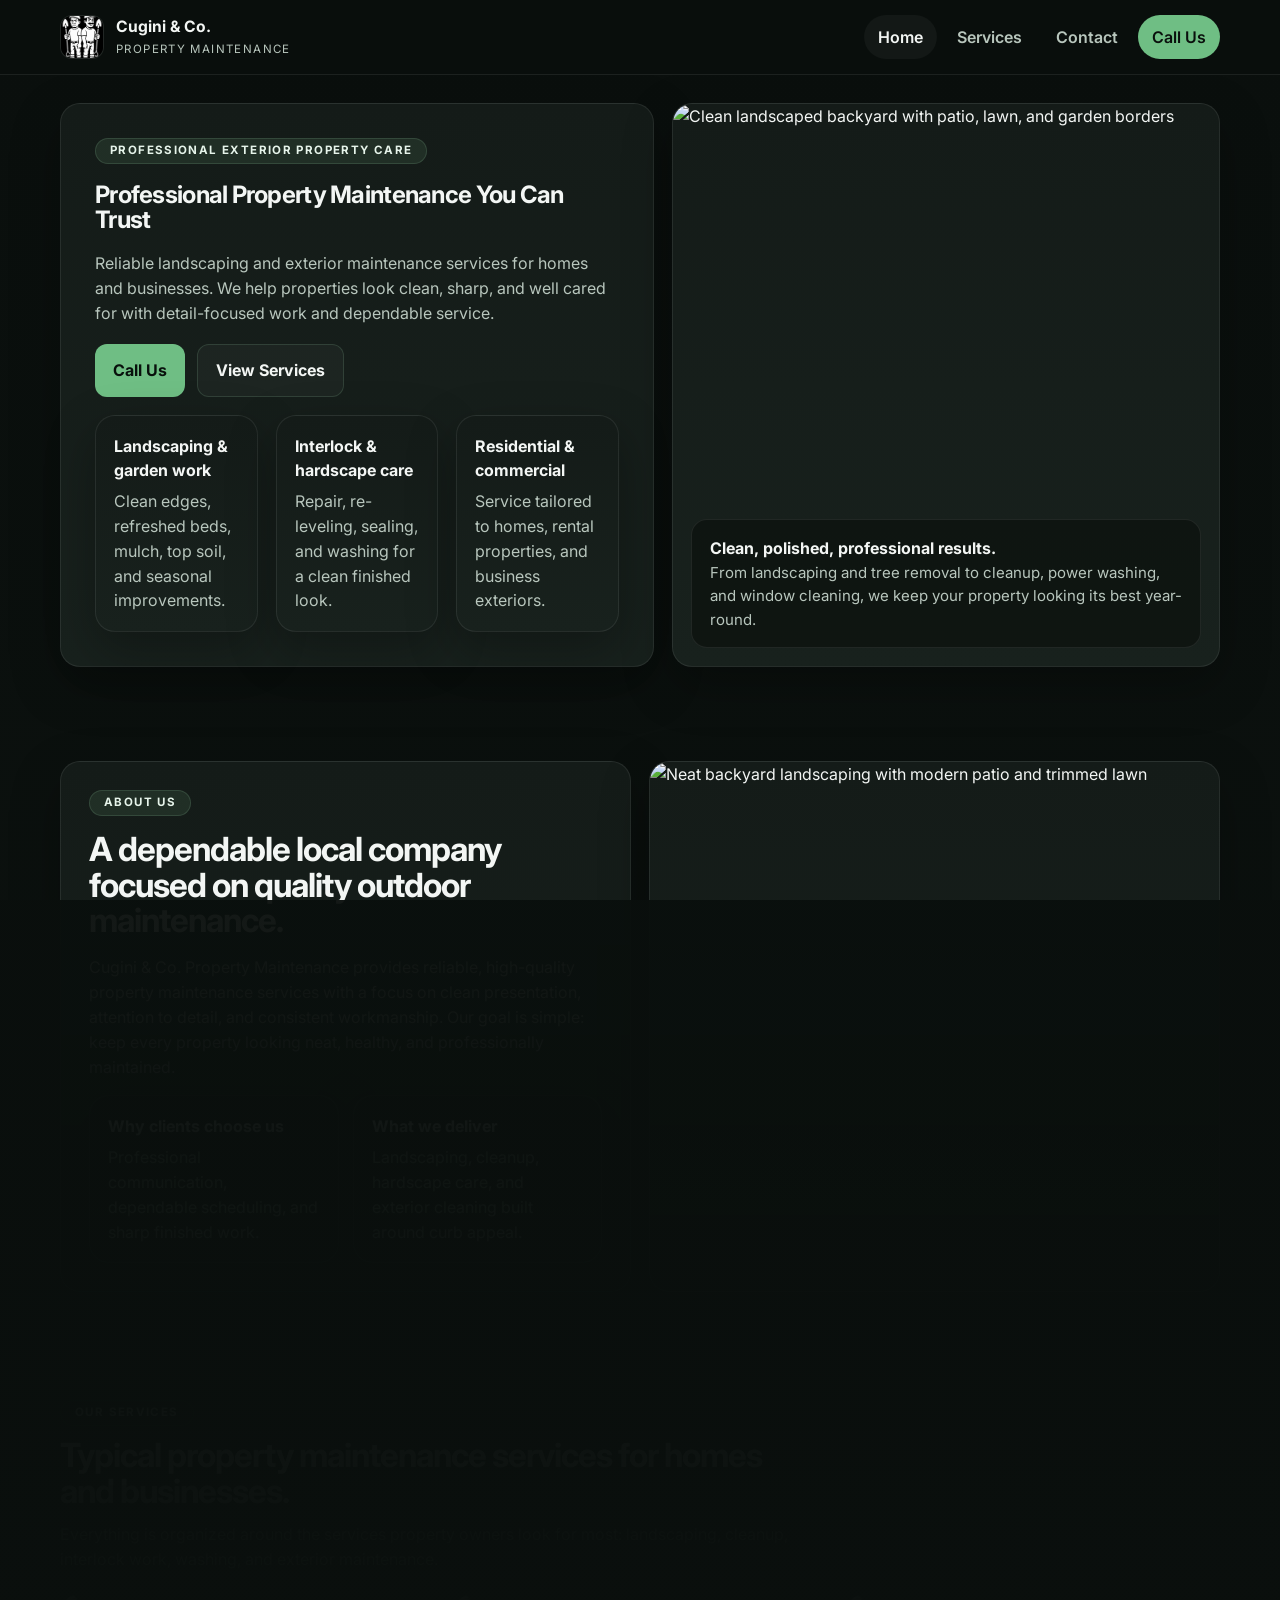
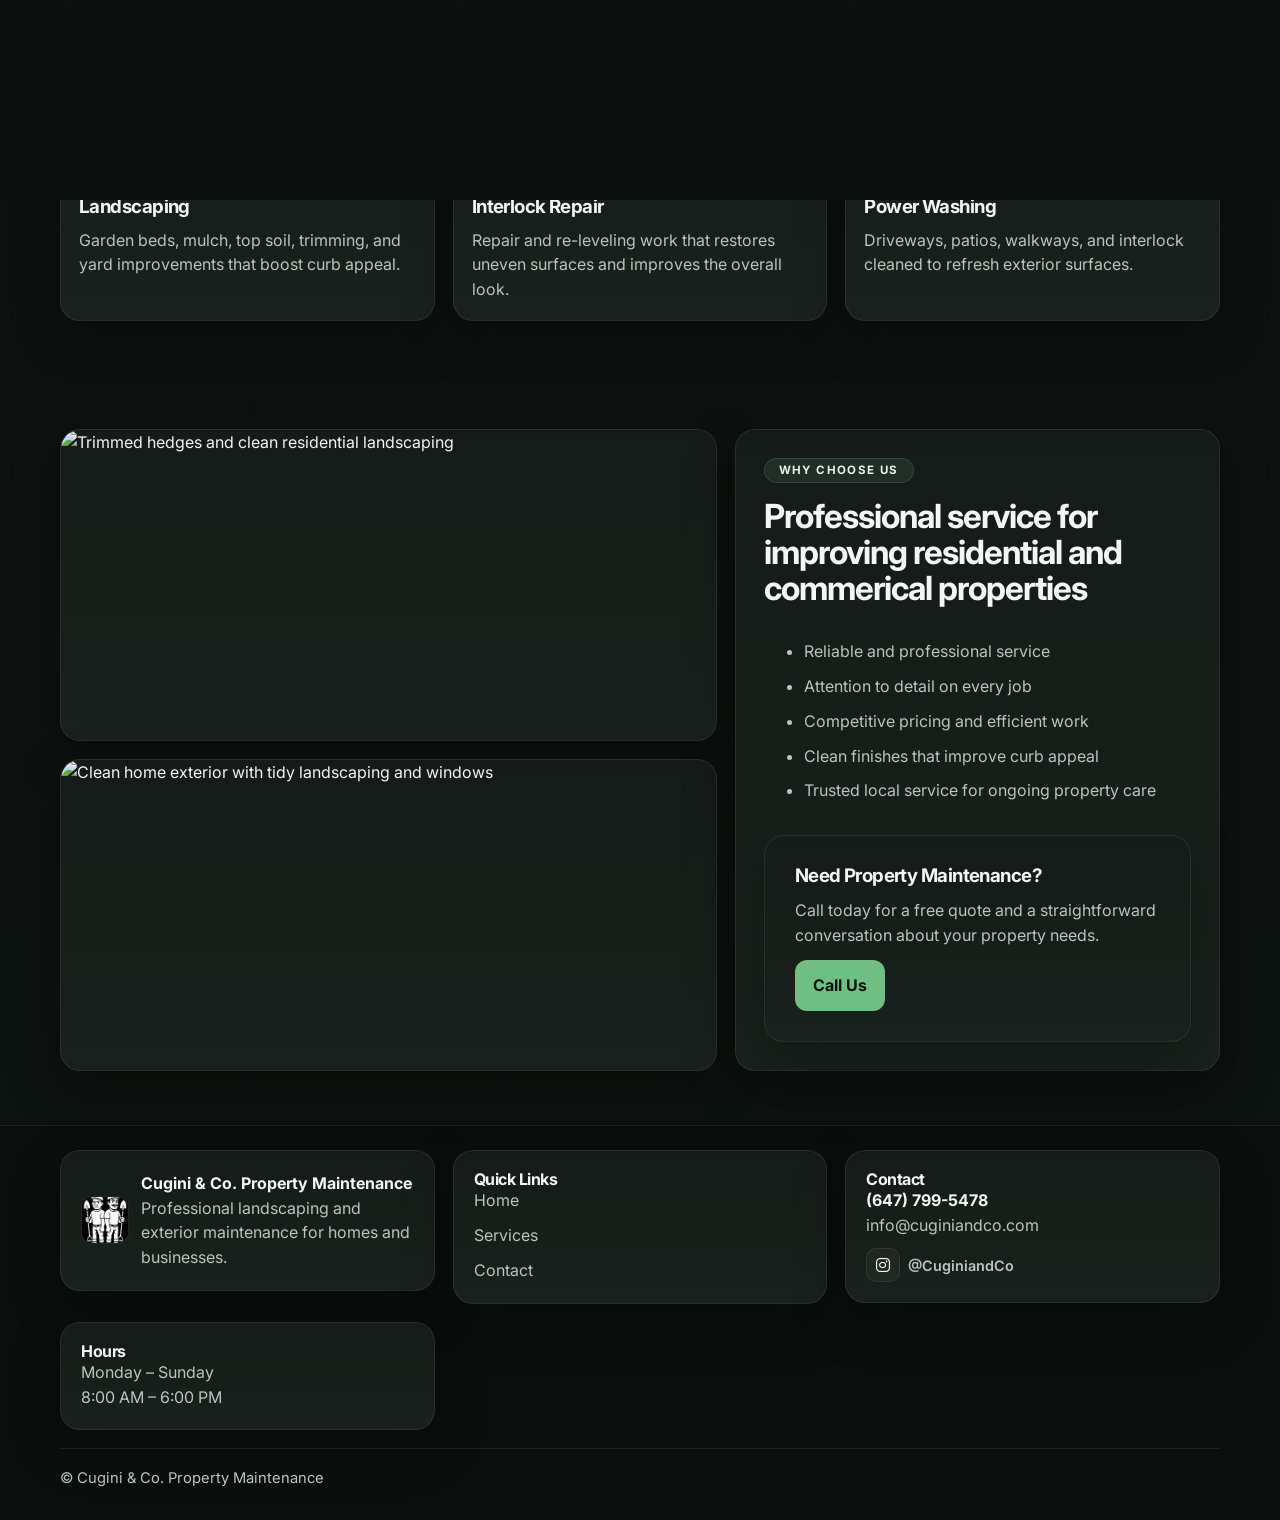
==== commit ee92da3a: "Update index.html" ====
--- a/index.html
+++ b/index.html
@@ -184,6 +184,12 @@
 
     </div>
 
+    <div class="footer-box footer-card">
+      <h4>Hours</h4>
+      <p>Monday – Sunday</p>
+      <p>8:00 AM – 6:00 PM</p>
+    </div>
+
   </div>
 
   <div class="container footer-bottom">
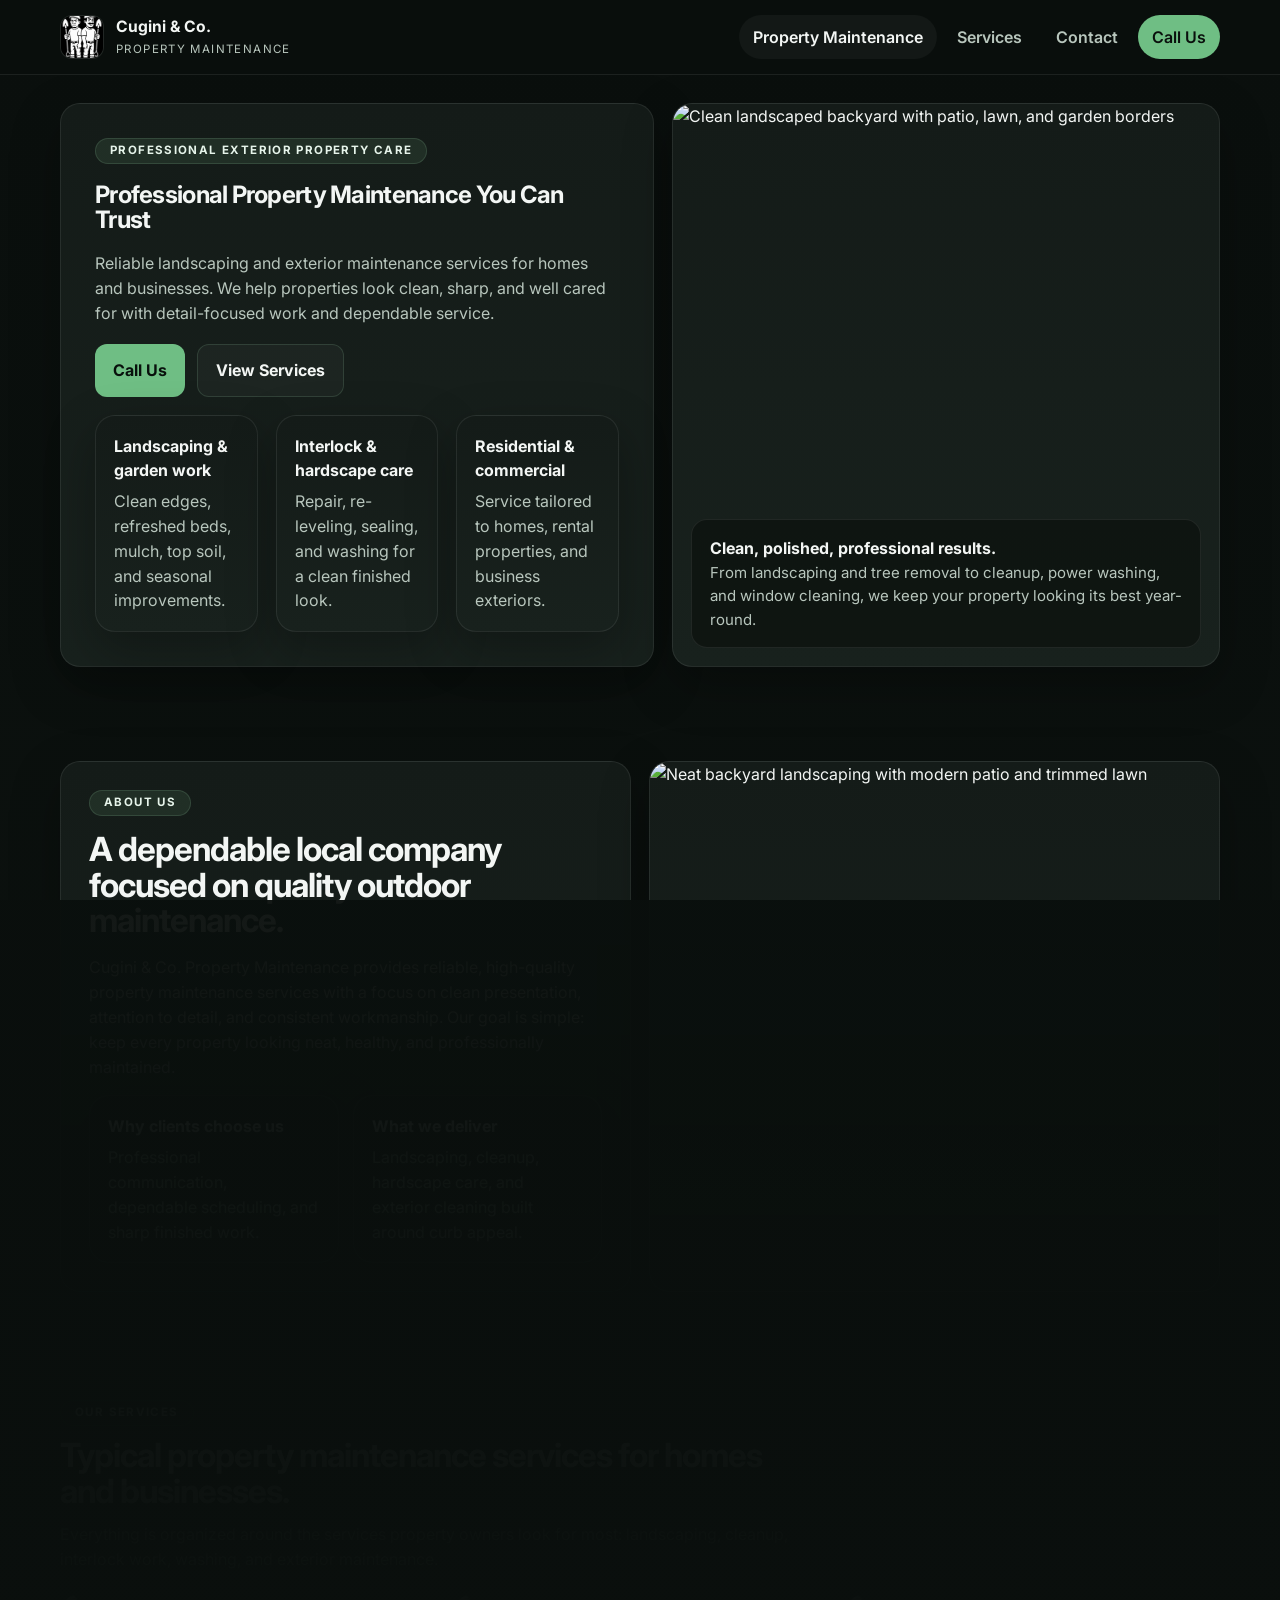
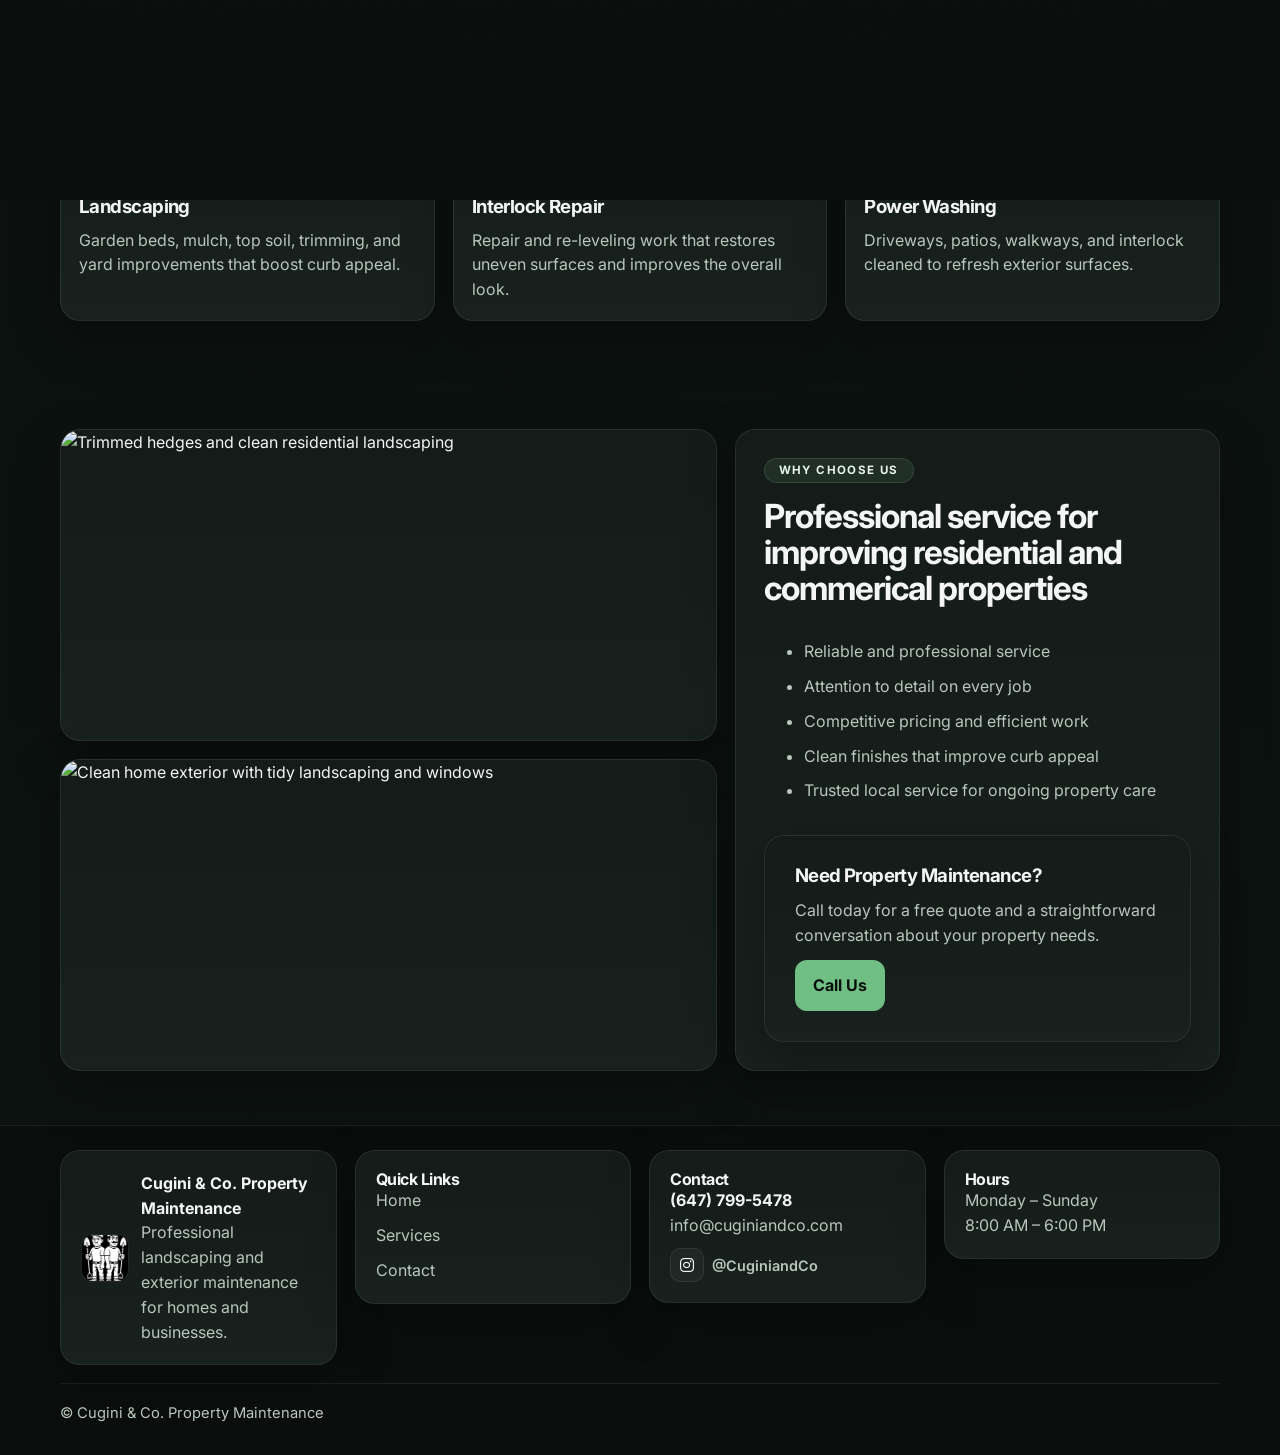
==== commit 5bfabc96: "Update index.html" ====
--- a/index.html
+++ b/index.html
@@ -35,7 +35,7 @@
       </a>
       <button class="nav-toggle" aria-label="Open navigation"><span></span></button>
       <nav class="nav-links">
-        <a class="active" href="./">Home</a>
+        <a class="active" href="./">Property Maintenance</a>
         <a href="services/">Services</a>
         <a href="contact/">Contact</a>
         <a class="nav-cta" href="tel:16477995478">Call Us</a>
--- a/assets/styles.css
+++ b/assets/styles.css
@@ -89,7 +89,7 @@
 .services-grid { grid-template-columns: repeat(3, minmax(0,1fr)); }
 .stats-grid { grid-template-columns: repeat(3, minmax(0,1fr)); }
 .gallery-grid { grid-template-columns: 1.15fr .85fr; }
-.contact-grid, .footer-grid { grid-template-columns: repeat(3, minmax(0,1fr)); }
+.contact-grid, .footer-grid { grid-template-columns: repeat(4, minmax(0,1fr)); }
 
 .panel, .card, .service-card, .image-card, .cta-band, .footer-card {
   background: linear-gradient(180deg, var(--panel) 0%, var(--panel-2) 100%);
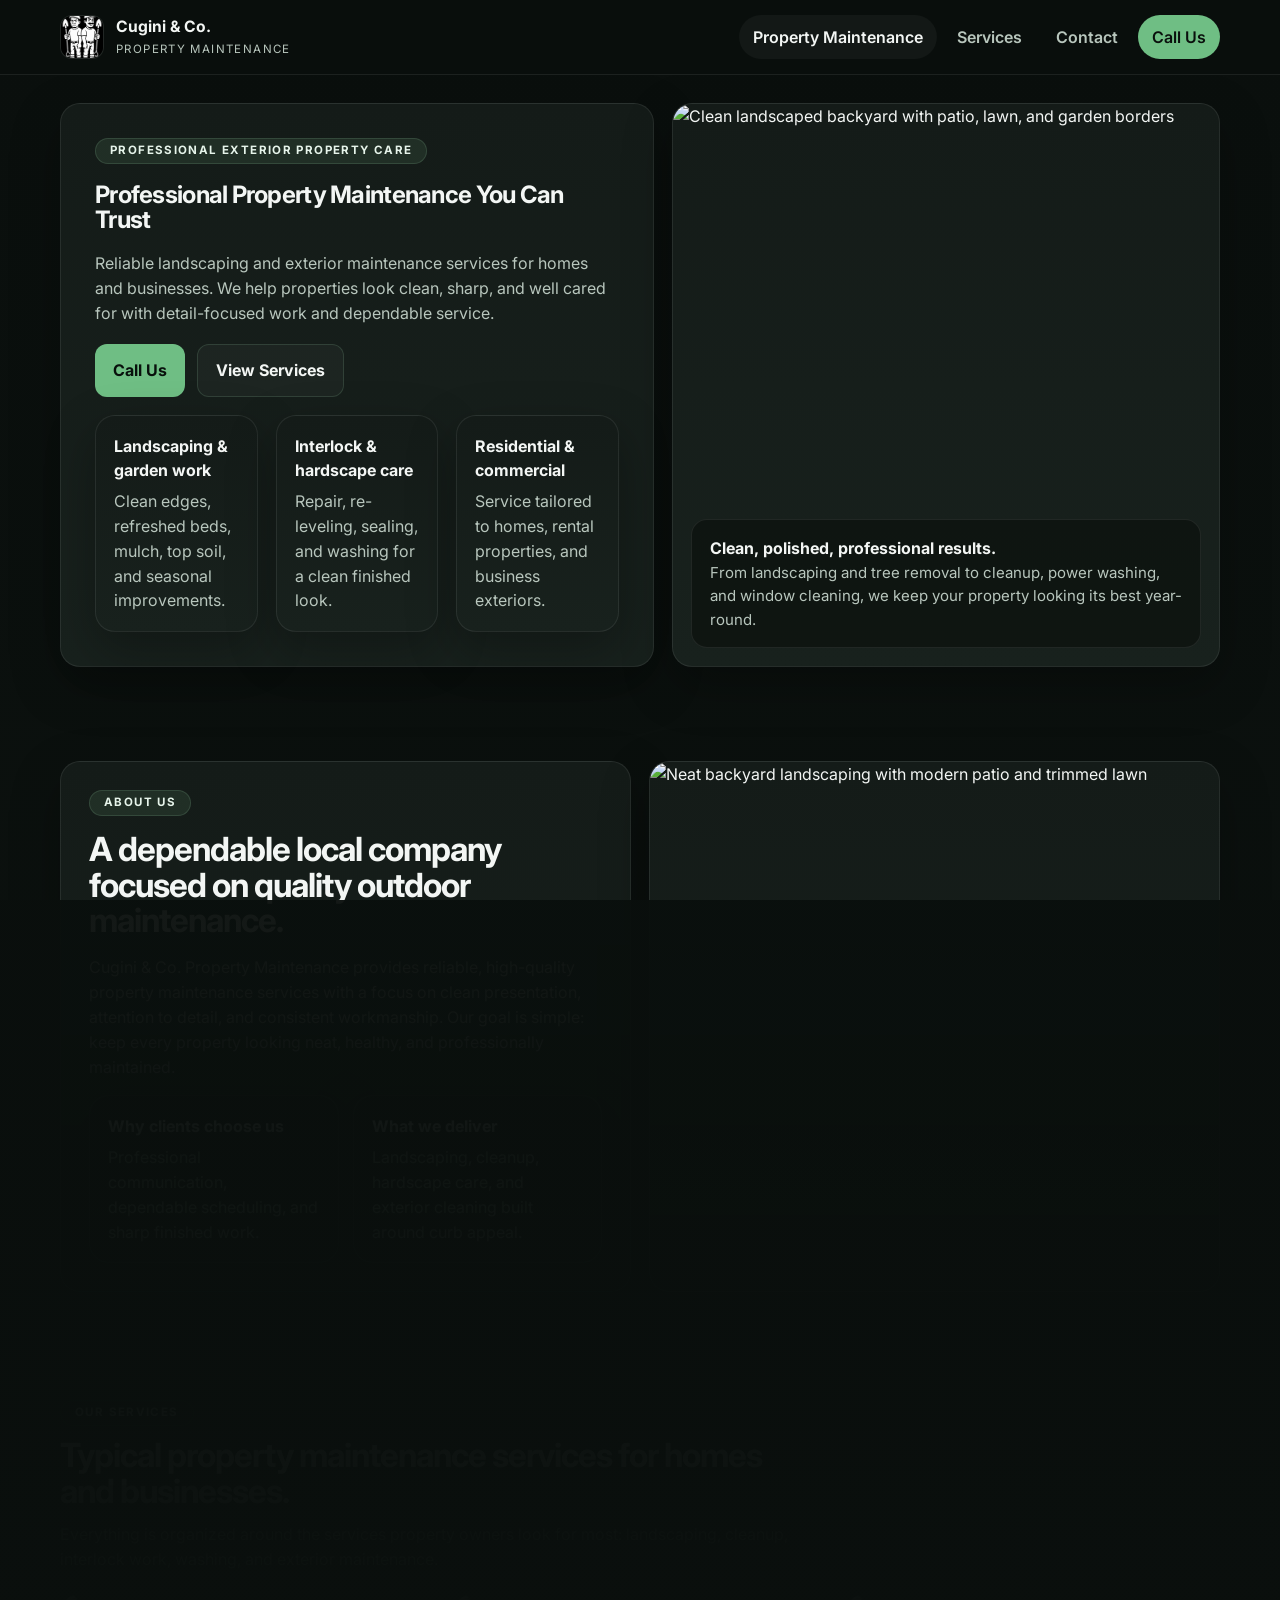
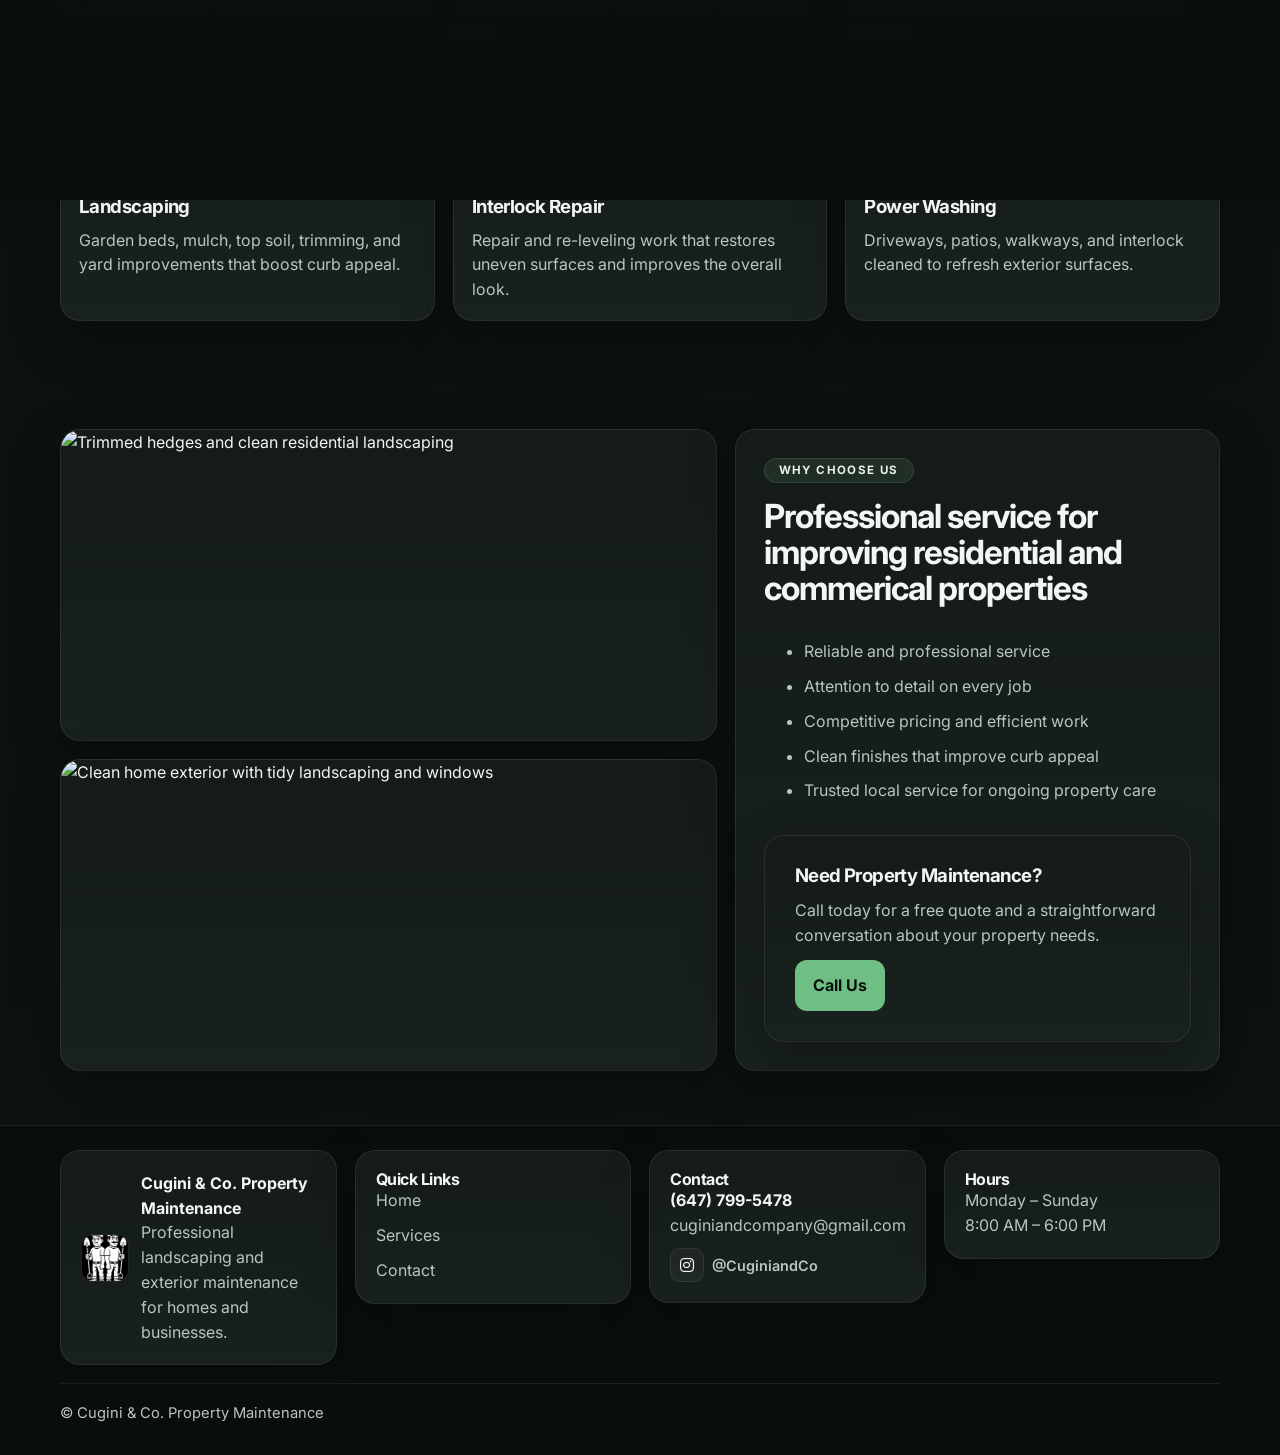
==== commit 6ed77822: "Update index.html" ====
--- a/index.html
+++ b/index.html
@@ -170,7 +170,7 @@
       </p>
 
       <p>
-        <a href="mailto:info@cuginiandco.com">info@cuginiandco.com</a>
+        <a href="mailto:cuginiandcompany@gmail.com">cuginiandcompany@gmail.com</a>
       </p>
 
       <div class="footer-social">
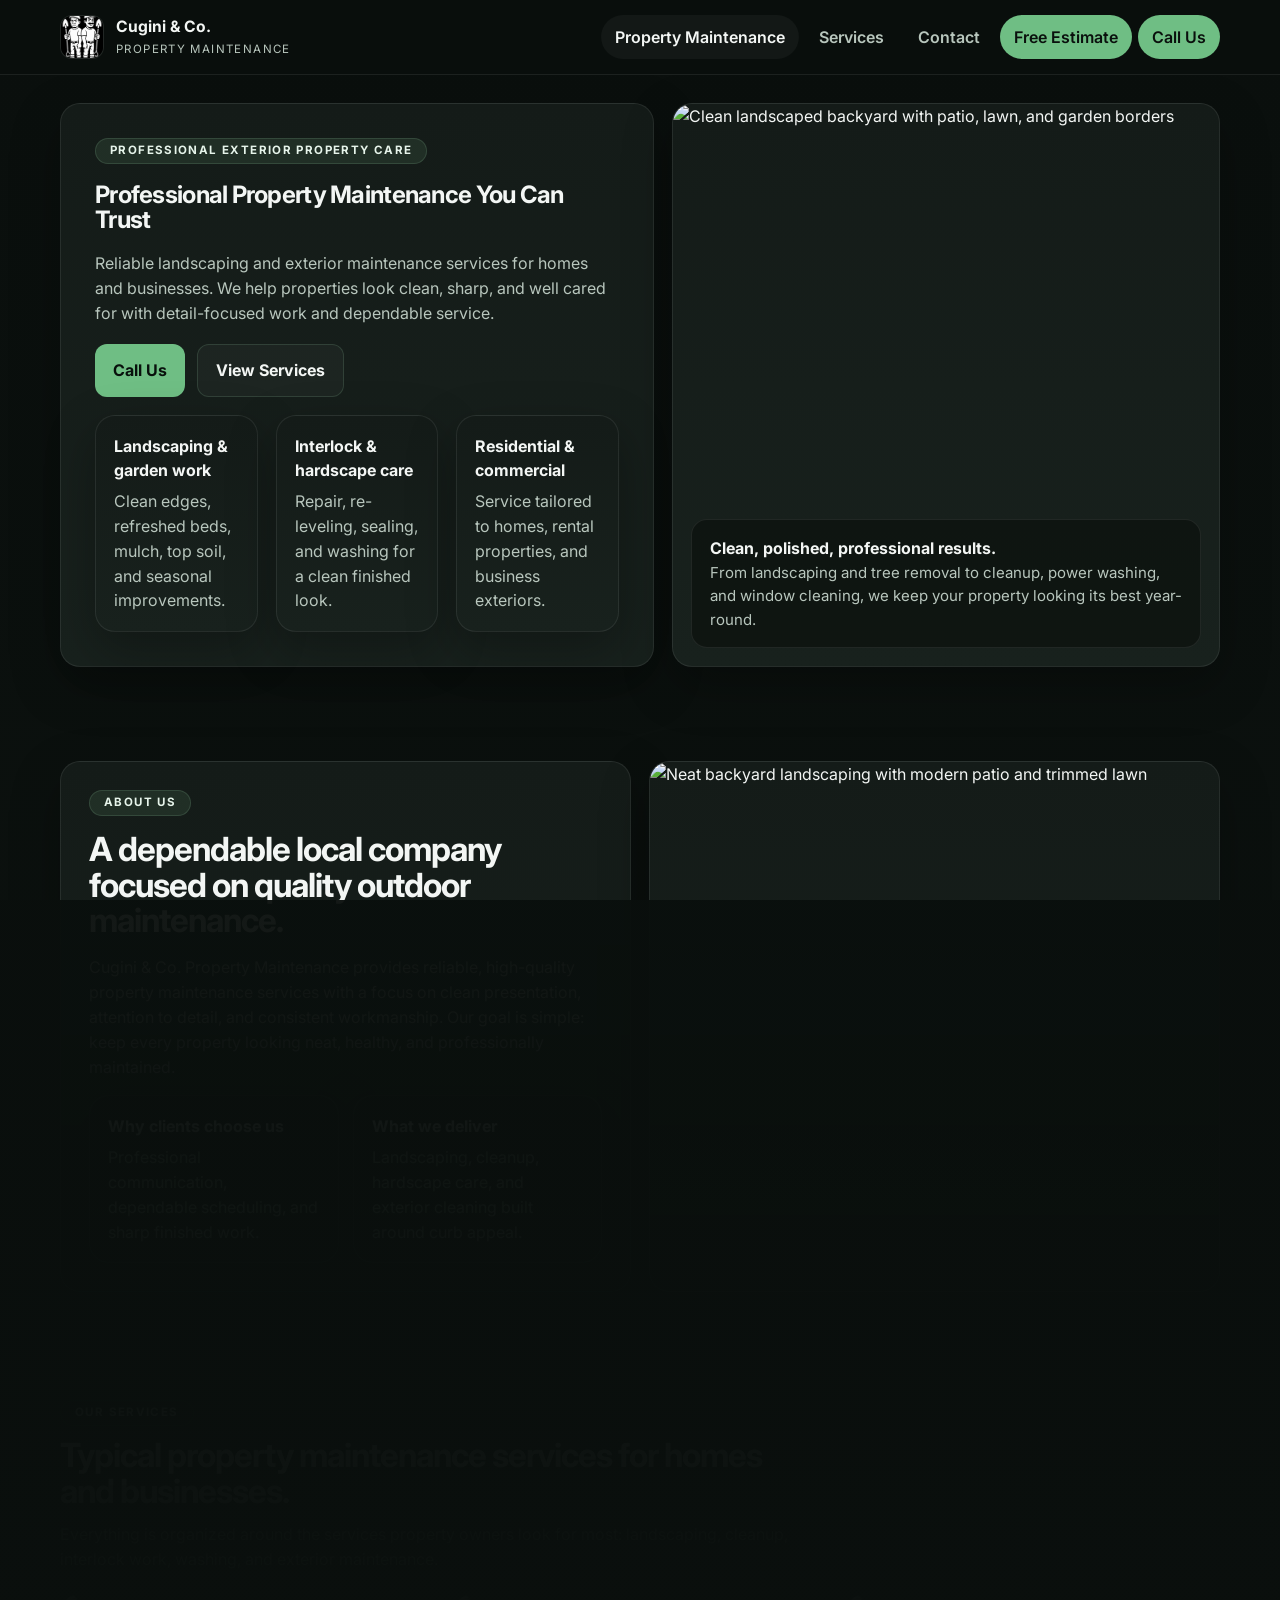
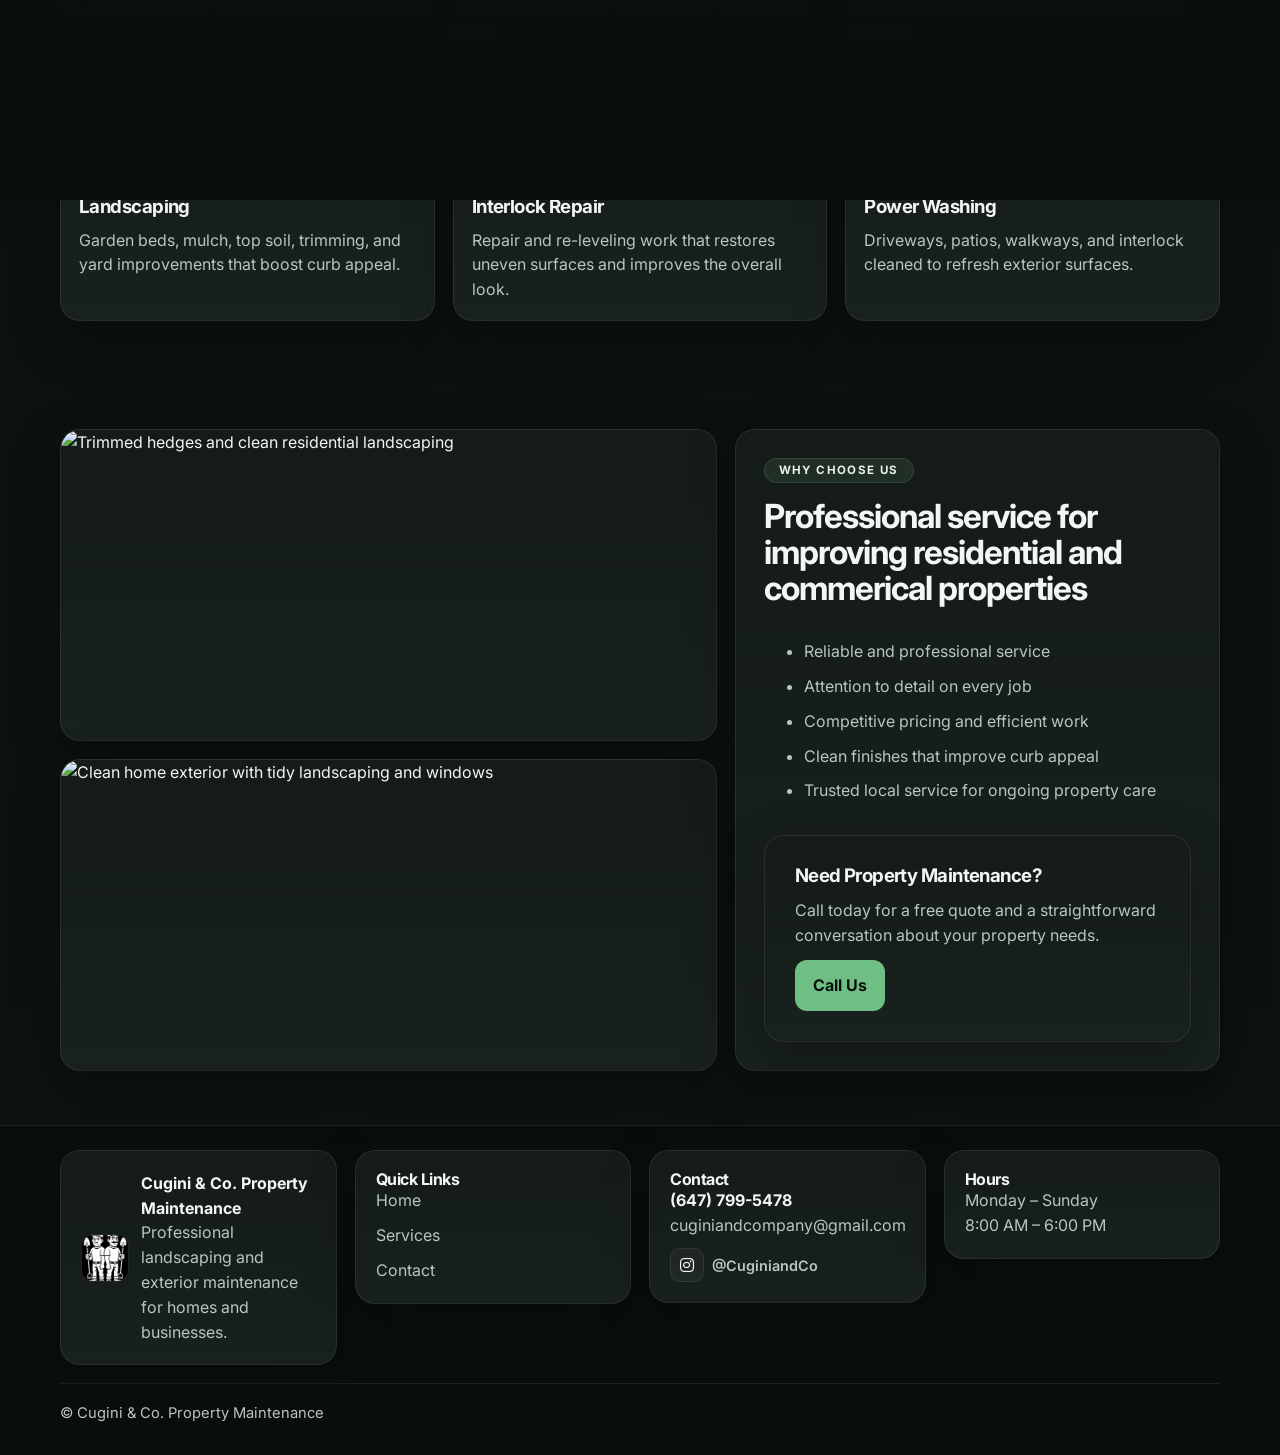
==== commit c8970565: "Add files via upload" ====
--- a/index.html
+++ b/index.html
@@ -34,12 +34,16 @@
         <span class="brand-text"><strong>Cugini &amp; Co.</strong><span>Property Maintenance</span></span>
       </a>
       <button class="nav-toggle" aria-label="Open navigation"><span></span></button>
-      <nav class="nav-links">
-        <a class="active" href="./">Property Maintenance</a>
-        <a href="services/">Services</a>
-        <a href="contact/">Contact</a>
-        <a class="nav-cta" href="tel:16477995478">Call Us</a>
-      </nav>
+     <nav class="nav-links">
+	<a class="active" href="./">Property Maintenance</a>
+	<a href="services/">Services</a>
+	<a href="contact/">Contact</a>
+	<a class="nav-cta secondary" href="https://tally.so/r/xXyv7J" target="_blank">
+    Free Estimate
+  </a>
+
+  <a class="nav-cta" href="tel:16477995478">Call Us</a>
+</nav>
     </div>
   </header>
 
